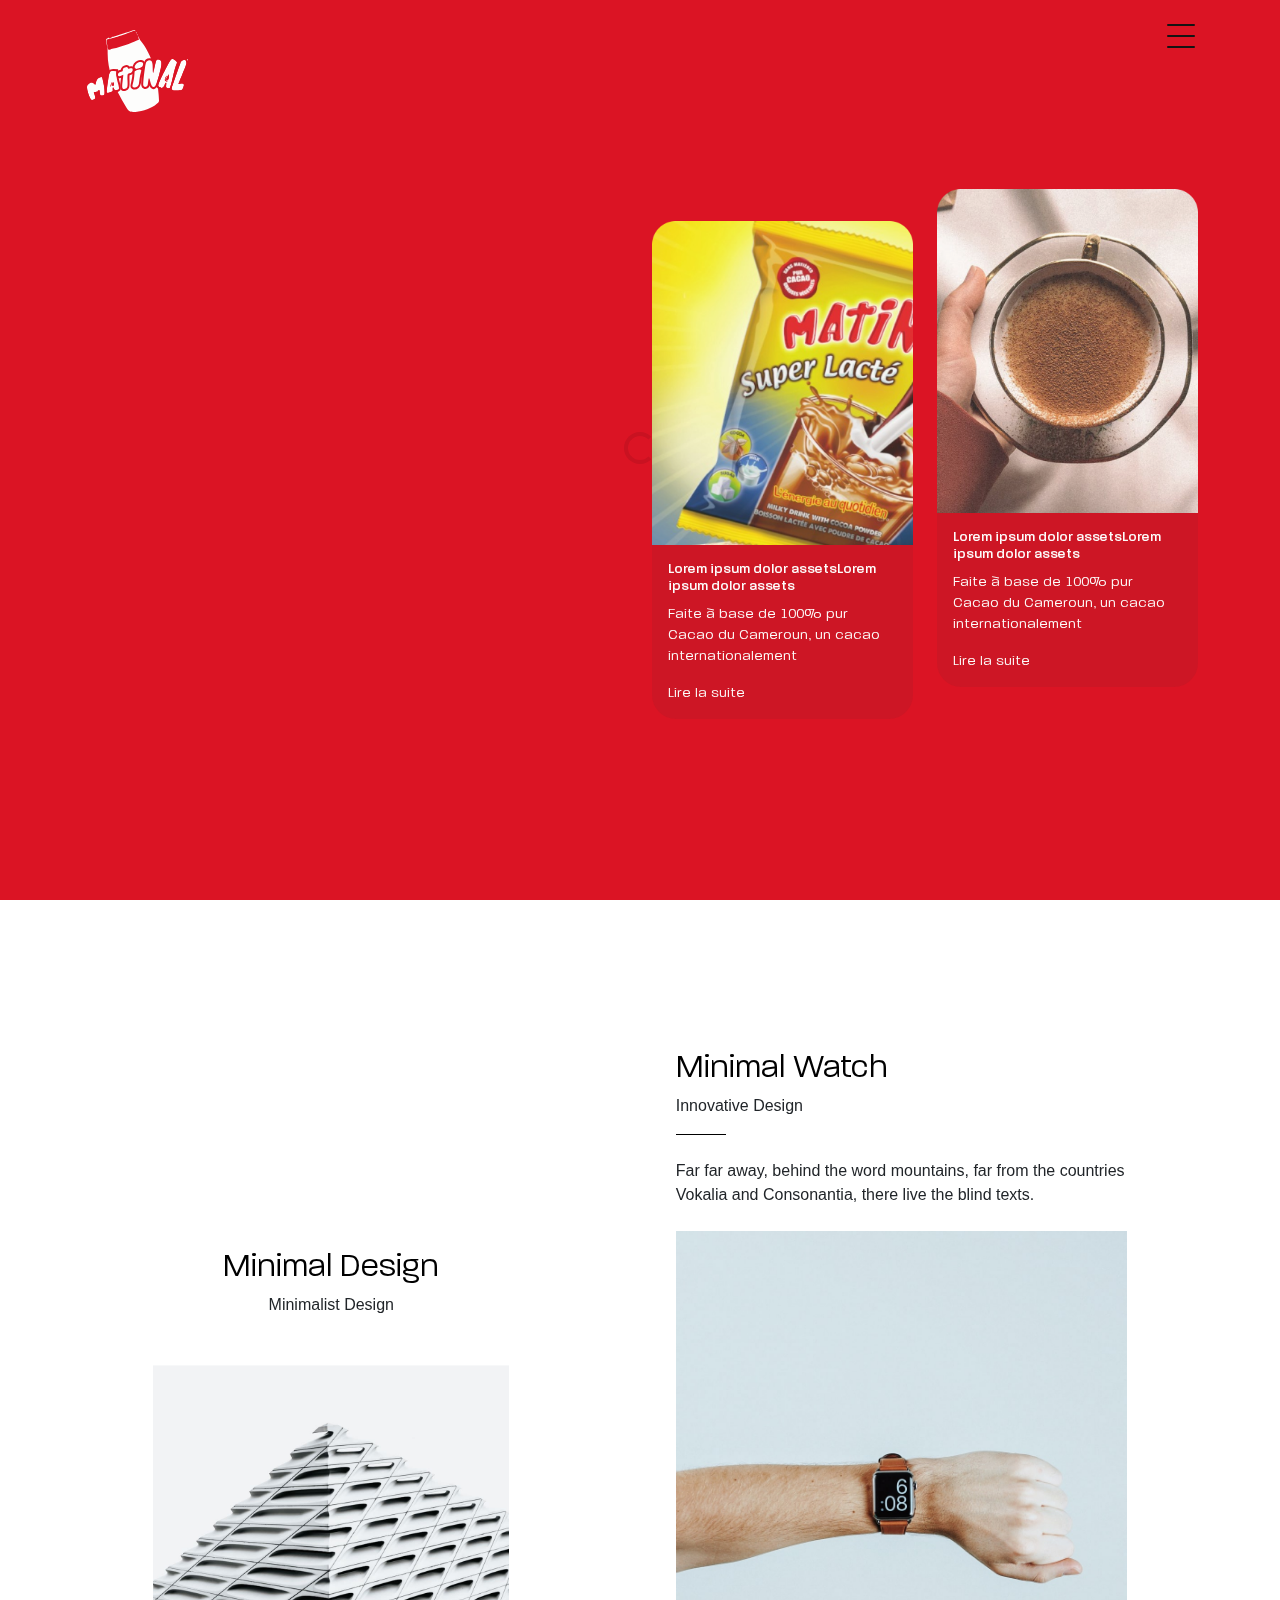
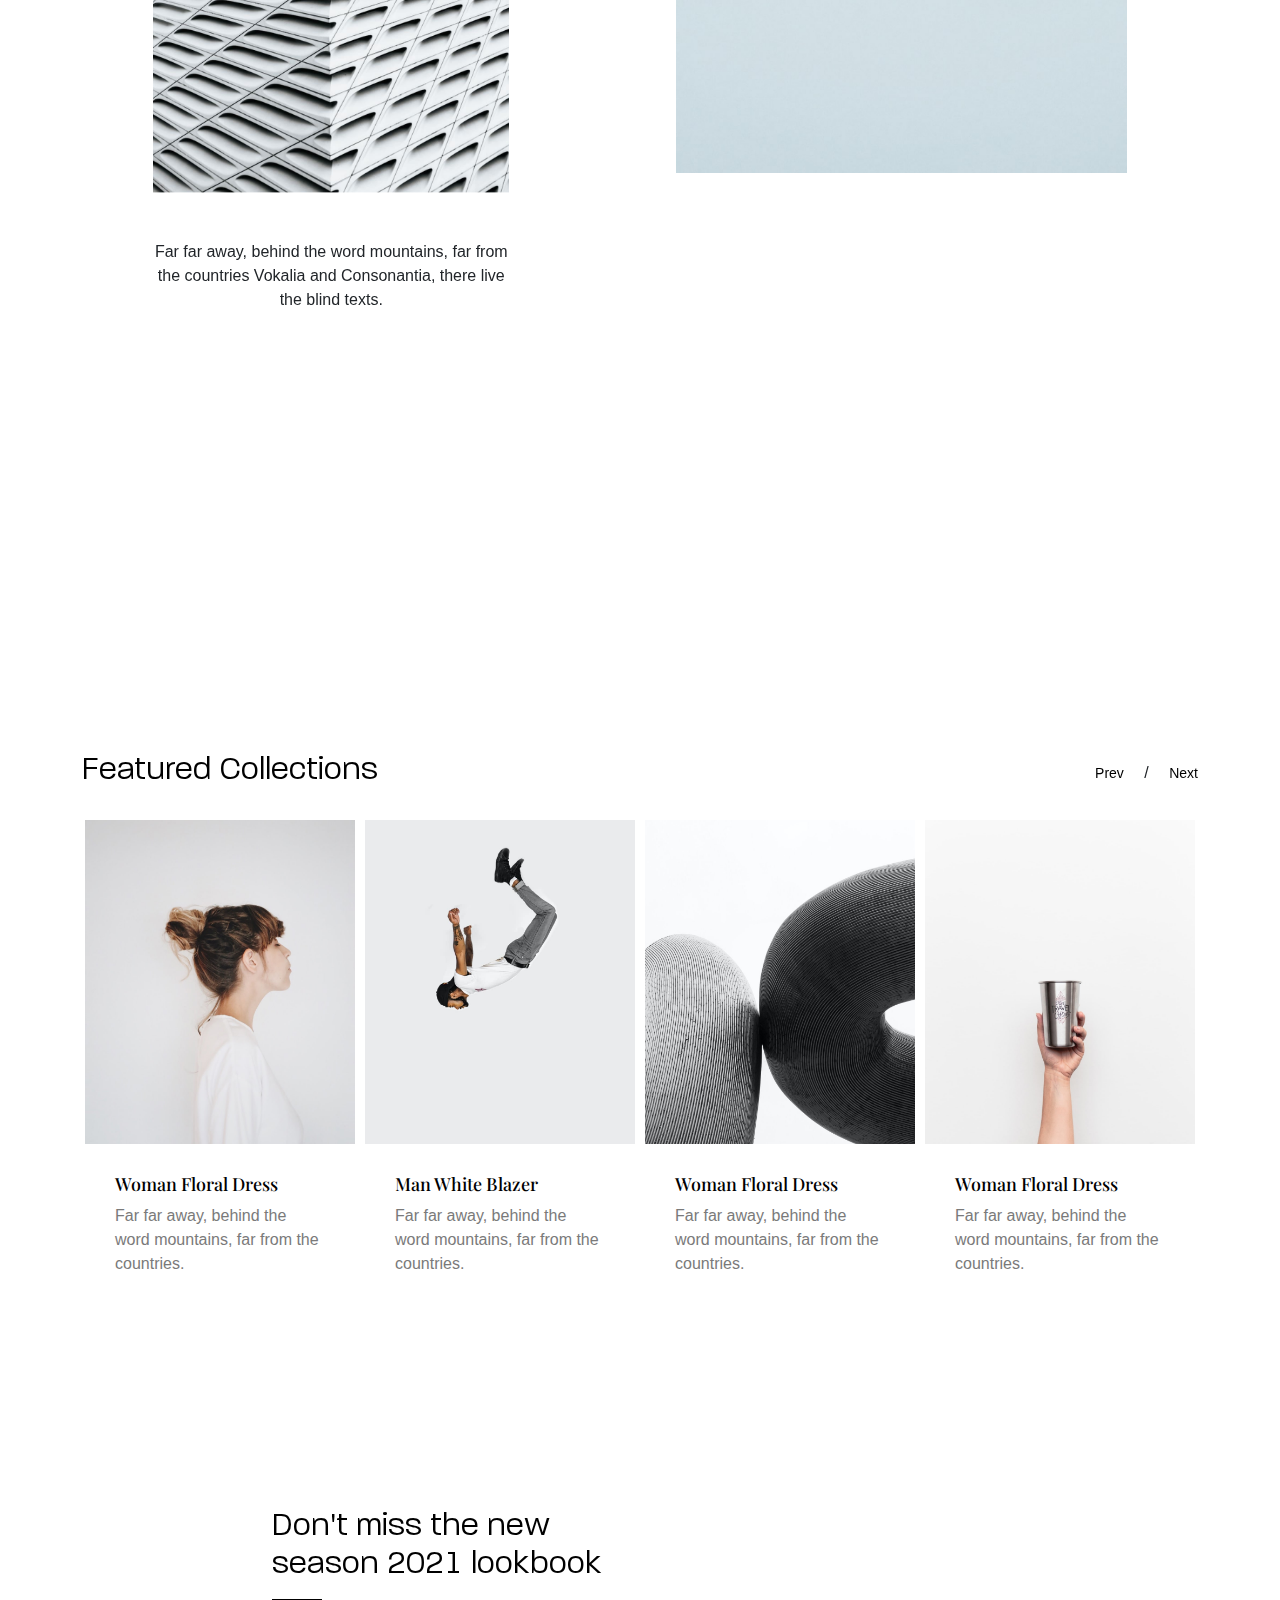
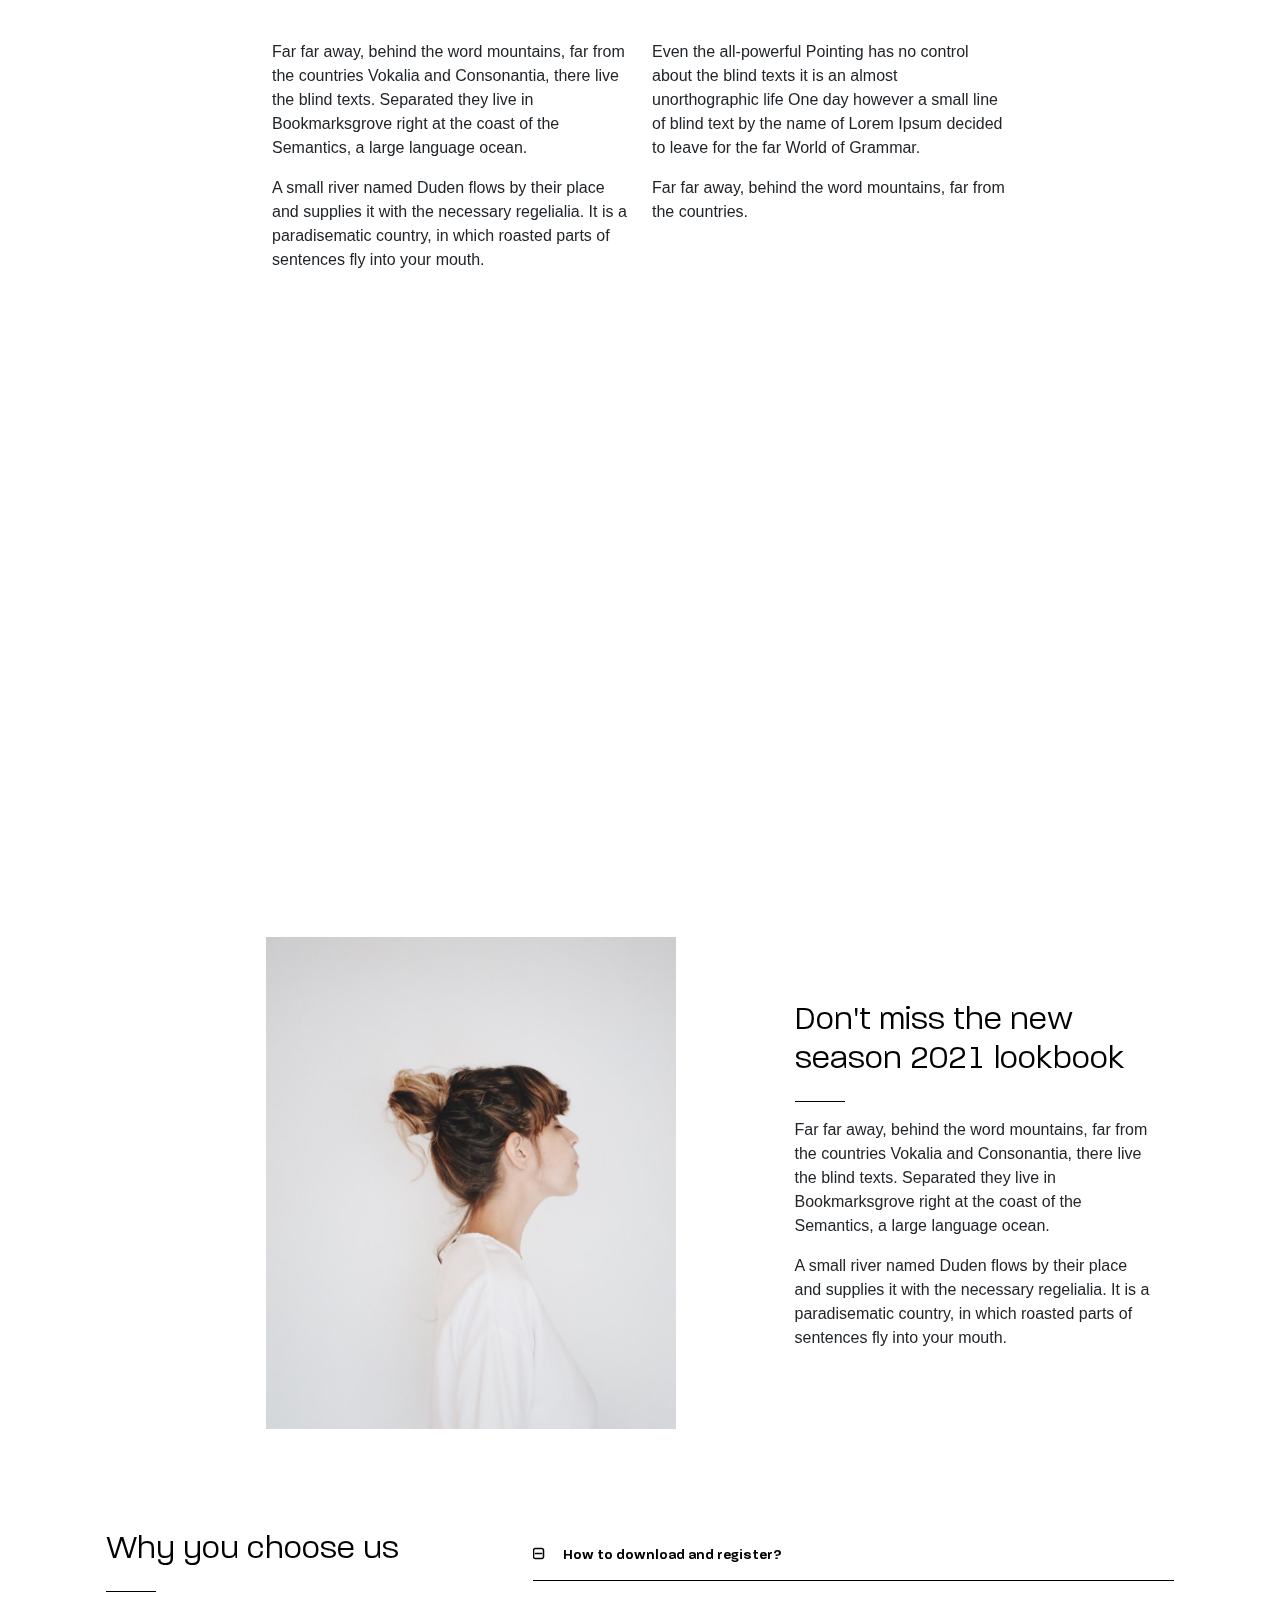
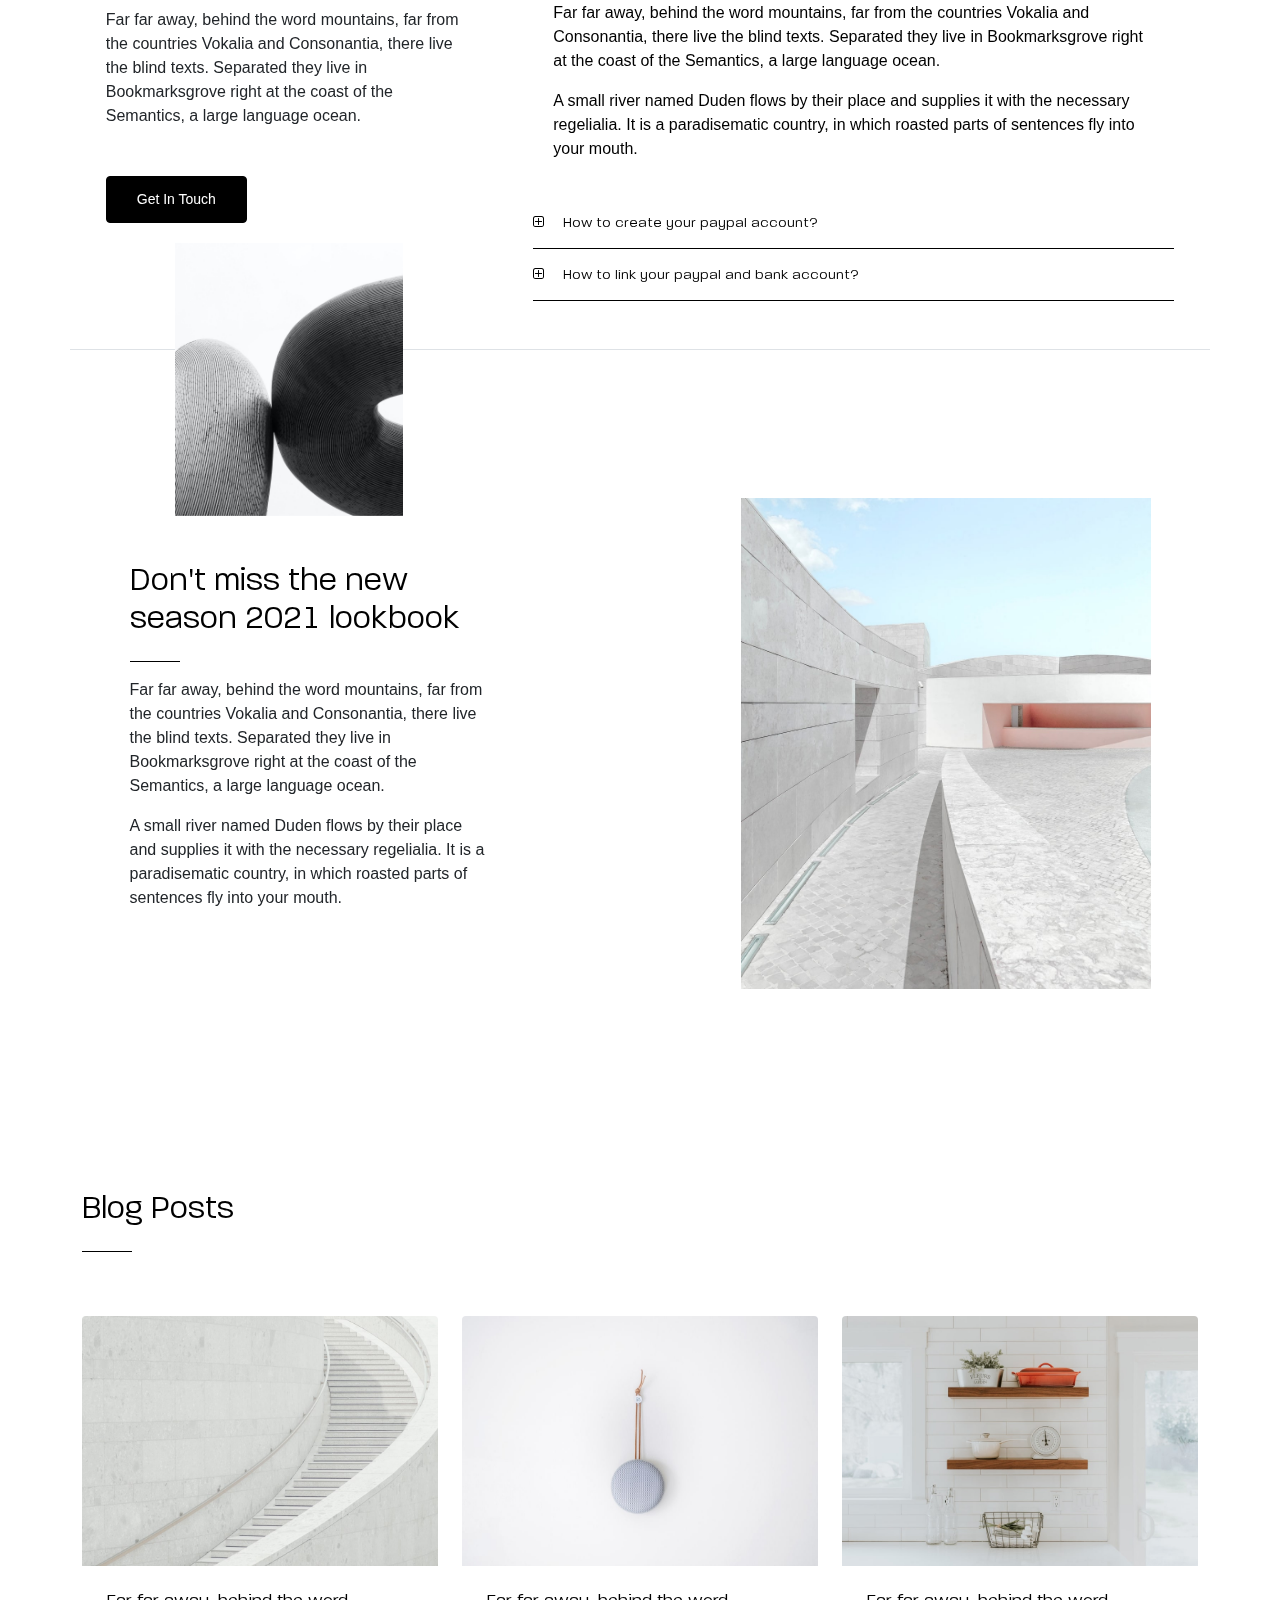
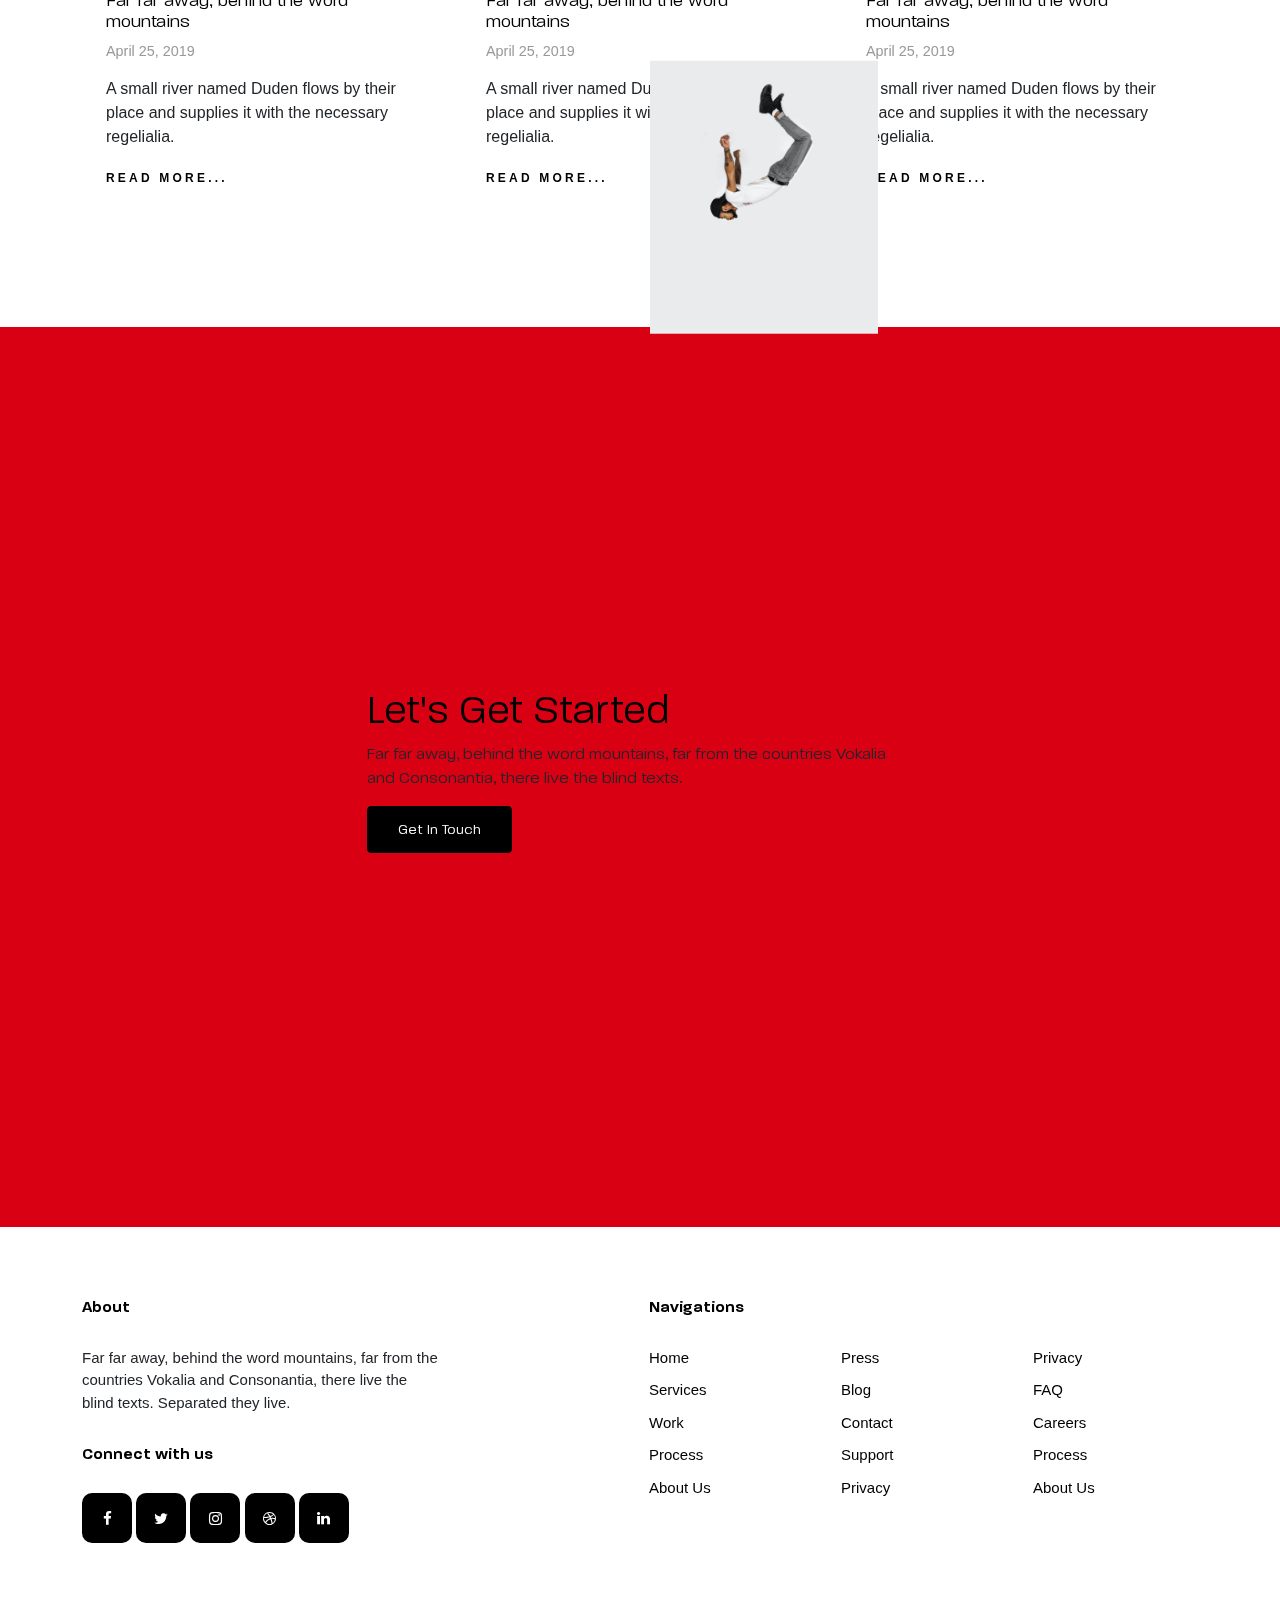
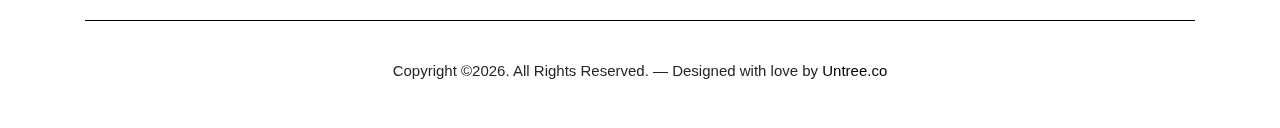
==== index.html @ 848cbb12 "Hero OK" ====
<!-- /*
* Template Name: Style
* Template Author: Untree.co
* Tempalte URI: https://untree.co/
* License: https://creativecommons.org/licenses/by/3.0/
*/ -->
<!doctype html>
<html lang="en">
<head>
  <meta charset="utf-8">
  <meta name="viewport" content="width=device-width, initial-scale=1, shrink-to-fit=no">
  <meta name="author" content="Untree.co">
  <link rel="shortcut icon" href="favicon.png">

  <meta name="description" content="" />
  <meta name="keywords" content="free template, bootstrap, bootstrap4" />
  <!--Font loading-->
  <link rel="stylesheet" href="fonts/paralucent-fts/font-styles.css">
  <!--End Font loading-->

  <link rel="preconnect" href="https://fonts.gstatic.com">
  <link href="https://fonts.googleapis.com/css2?family=Crimson+Text:ital@0;1&family=Playfair+Display:ital,wght@0,400;0,700;1,400;1,700&display=swap" rel="stylesheet">
  
  
  <link rel="stylesheet" href="css/bootstrap.min.css">
  <link rel="stylesheet" href="css/animate.min.css">
  <link rel="stylesheet" href="css/owl.carousel.min.css">
  <link rel="stylesheet" href="css/owl.theme.default.min.css">
  <link rel="stylesheet" href="fonts/icomoon/style.css">
  <link rel="stylesheet" href="fonts/feather/style.css">
  <link rel="stylesheet" href="fonts/flaticon/font/flaticon.css">
  <link rel="stylesheet" href="css/jquery.fancybox.min.css">
  <link rel="stylesheet" href="css/aos.css">
  <link rel="stylesheet" href="css/style.css">

  <title>Demmarrez la journée par un matinal</title>
</head>
<body>
  <div class="lines-wrap">
    <div class="lines-inner">
      <div class="lines"></div>
    </div>
  </div>
  <!-- END lines -->


  <div class="site-mobile-menu site-navbar-target">
    <div class="site-mobile-menu-header">
      <div class="site-mobile-menu-close">
        <span class="icofont-close js-menu-toggle"></span>
      </div>
    </div>
    <div class="site-mobile-menu-body"></div>
  </div>


  <nav class="site-nav">
    <div class="container">
      <div class="site-navigation">
        <a href="index.html" class="logo float-left m-0">
          <svg width="105" height="102" viewBox="0 0 105 102" fill="none" xmlns="http://www.w3.org/2000/svg">
            <path d="M49.817 10.8846C50.3099 11.1906 50.3731 11.1493 50.2323 10.6139C50.0279 9.83664 48.7451 9.79108 47.403 10.5136C46.8869 10.7916 44.6762 11.5219 42.4905 12.1367C37.895 13.4292 28.5177 16.4664 28.0363 16.8186C27.8562 16.9501 27.1193 17.2427 26.3988 17.4682C25.6783 17.6938 24.9048 18.0238 24.6794 18.2015C24.3067 18.4954 24.1397 18.3226 24.2249 17.7315C24.2746 17.3849 22.5651 18.0654 21.6632 18.7515C20.8588 19.3631 20.8585 19.368 21.2777 21.9147C21.5089 23.3178 21.9229 25.3445 22.198 26.4186C22.5441 27.7706 22.6859 29.8057 22.6584 33.0334C22.5186 49.4854 28.3481 66.4915 41.3656 87.6065C43.5817 91.2013 44.8187 92.0006 48.1651 92C54.4744 91.9987 64.3845 88.9647 69.7925 85.3787C72.5042 83.5805 73.6371 82.4674 73.94 81.3028C74.2135 80.2509 73.5172 71.9294 72.5609 64.8238C70.7118 51.0832 68.2723 42.7665 63.0274 32.3265C60.9045 28.1009 58.9955 25.0715 56.2511 21.5743C55.4245 20.5208 54.499 18.9829 54.194 18.1569C53.3252 15.8002 52.6984 15.4083 53.4031 17.6622C53.991 19.5427 53.9923 20.2623 53.408 19.9034C53.2476 19.8047 52.2628 20.1514 51.22 20.6734C46.1572 23.2085 35.6133 26.8589 28.4637 28.5527C26.7171 28.9663 25.3626 29.4243 25.4536 29.5704C25.5444 29.7165 25.1042 29.836 24.4751 29.836C23.6698 29.836 23.281 29.6677 23.1608 29.2664C22.6912 27.7029 21.6501 21.8008 21.6501 20.7024C21.6501 19.5092 21.7077 19.4409 22.8782 19.2446C23.5538 19.1313 25.7235 18.5943 27.7003 18.0514C29.6771 17.5082 31.4456 17.0305 31.6303 16.9898C31.815 16.9488 32.1874 16.8342 32.4576 16.7346C32.7277 16.635 35.3805 15.7162 38.3526 14.6926C41.3246 13.6693 44.9893 12.3128 46.4962 11.6781C48.6734 10.7606 49.3552 10.5979 49.817 10.8846Z" fill="white"/>
            <path d="M41.2388 11.8321C41.4749 11.9261 41.7576 11.9144 41.8663 11.8064C41.975 11.6983 41.7818 11.6215 41.4366 11.6355C41.0551 11.6511 40.9775 11.7283 41.2388 11.8321Z" fill="white"/>
            <path d="M51.1116 12.5237C51.5187 13.1157 51.9382 13.5141 52.044 13.4086C52.1498 13.3035 51.8171 12.8192 51.3042 12.3323L50.3718 11.4471L51.1116 12.5237Z" fill="white"/>
            <path d="M52.7982 15.3745C52.996 15.4962 52.9047 15.2114 52.5952 14.7418C52.2854 14.2721 51.9703 13.8881 51.8947 13.8881C51.6576 13.8881 52.4203 15.1424 52.7982 15.3745Z" fill="white"/>
            <mask id="path-2-outside-1_113_3" maskUnits="userSpaceOnUse" x="0" y="36" width="105" height="47" fill="black">
            <rect fill="white" y="36" width="105" height="47"/>
            <path fill-rule="evenodd" clip-rule="evenodd" d="M86.1212 39.4258C84.7231 40.1696 74.0772 61.3158 73.3738 64.7467C73.1146 66.0118 73.2401 66.3283 74.3069 67.0961C74.9849 67.5844 75.8972 67.9838 76.3345 67.9838C77.7086 67.9838 79.1992 66.505 79.6968 64.6484C79.9601 63.6649 80.4622 62.7747 80.8125 62.6698C81.3292 62.5155 81.3953 62.8979 81.1633 64.6911C80.9394 66.4212 81.0382 67.0663 81.6165 67.6507C82.555 68.6006 84.1408 68.6106 85.0249 67.6727C85.4025 67.2724 86.5699 63.041 87.6285 58.2384C89.289 50.7031 90.7016 45.7192 91.9515 42.9886C92.1949 42.4564 91.797 41.813 90.476 40.6034C88.6197 38.9048 87.6136 38.6327 86.1212 39.4258ZM83.1906 59.4161C82.449 60.4544 82.2651 60.5105 81.6018 59.9026C80.9384 59.2942 81.0173 58.9259 82.2833 56.7214L83.7145 54.2282L83.8716 56.2353C83.9737 57.534 83.7332 58.6562 83.1906 59.4161ZM81.2016 57.2167C80.1534 59.0751 80.2312 59.8391 81.5538 60.6884L82.6763 61.4098H81.5714C79.7825 61.4098 79.3511 60.03 80.4418 57.7954C80.9642 56.7251 81.5224 55.8498 81.6821 55.8498C81.8417 55.8498 81.6255 56.4651 81.2016 57.2167Z"/>
            <path d="M101.702 39.7427C101.702 40.2521 101.995 40.6068 102.415 40.6068C102.838 40.6068 103.069 40.3247 102.982 39.9153C102.762 38.8745 101.702 38.7318 101.702 39.7427Z"/>
            <path d="M69.7614 46.09C70.5463 42.178 71.14 40.2372 71.6607 39.8808C72.6347 39.2138 74.1234 39.2188 75.1295 39.8925C76.6273 40.8946 76.8752 43.5626 75.8768 47.9376C74.3219 54.7532 71.8248 63.1281 70.7652 65.0802C68.7784 68.7417 66.6475 67.3645 65.2213 61.4975C64.063 56.7335 63.7117 57.0475 62.9436 63.5355C62.7183 65.4353 62.4365 66.0653 61.5831 66.5772C60.1714 67.4238 58.7321 66.9792 58.3477 65.5779C57.9707 64.2016 58.8096 55.0901 59.9974 47.6584C60.7923 42.6862 61.0238 41.954 62.0621 41.1253C64.1604 39.4507 66.4857 40.1048 67.2376 42.5821C67.4964 43.4349 67.7089 46.0457 67.7103 48.3843C67.7121 50.9408 67.8938 52.6361 68.1662 52.6361C68.4154 52.6361 68.6194 52.4436 68.6194 52.2084C68.6194 51.9736 69.1333 49.2202 69.7614 46.09Z"/>
            <path d="M97.3522 40.6146C96.3919 41.1779 95.728 42.0615 95.2526 43.4079C94.8701 44.491 92.6857 50.5724 90.398 56.9222C86.4362 67.9199 86.273 68.5152 86.9565 69.4701C87.624 70.4025 87.9358 70.4697 91.4027 70.4312C96.8061 70.3714 97.2602 70.1918 98.1539 67.7606C98.57 66.6286 98.9271 65.3718 98.947 64.9678C99.0019 63.8528 97.1755 63.2663 95.2014 63.7653C94.0494 64.056 93.545 64.0498 93.545 63.7441C93.545 63.5027 95.0573 59.7375 96.9054 55.3779C100.927 45.8922 101.683 43.6274 101.367 42.027C100.892 39.6228 99.7365 39.2163 97.3522 40.6146Z"/>
            <path d="M49.7693 47.8579C49.2395 45.9262 51.0989 43.2731 53.6645 42.3016C55.005 41.7935 57.324 42.066 57.8266 42.7907C58.3446 43.5373 58.2625 44.8187 57.6226 45.9677C56.9043 47.2573 53.5072 48.9028 51.5621 48.9028C50.3303 48.9028 50.0036 48.7124 49.7693 47.8579Z"/>
            <path d="M39.852 47.478C38.2137 48.2599 37.8181 48.7838 37.809 50.1854C37.8036 51.0706 37.495 51.3444 36.0633 51.7372C33.8119 52.3544 32.7088 53.4856 32.8964 54.9847C33.0886 56.522 34.5547 56.736 36.6765 55.5355L38.2554 54.6425L38.2518 55.6094C38.25 56.1416 37.959 58.7233 37.6056 61.347C36.6919 68.1282 37.2629 69.877 40.0455 68.8221C42.4583 67.9075 42.7507 67.0136 42.5463 61.1819C42.3061 54.3376 42.4719 53.6121 44.3495 53.2898C46.4605 52.9273 47.8722 51.4004 47.6918 49.674C47.5608 48.4225 47.4072 48.2844 46.1863 48.3155C45.4385 48.3346 44.5063 48.4818 44.1143 48.6423C43.6153 48.8473 43.2451 48.6195 42.878 47.882C42.2707 46.6625 41.7156 46.5882 39.852 47.478Z"/>
            <path d="M49.5794 51.2979C49.5825 51.1324 50.3503 50.6272 51.2847 50.1755C53.3794 49.1633 55.8507 49.0613 56.2322 49.971C56.3827 50.3302 56.1656 51.6833 55.7491 52.9783C55.3331 54.2729 54.7227 57.559 54.3927 60.2805C53.8194 65.008 53.7288 65.2805 52.3615 66.3988C50.8057 67.6711 49.3206 67.8826 48.0258 67.0161C47.2291 66.4826 47.2354 66.3163 48.2048 62.3495C49.0083 59.0626 49.5041 55.0751 49.5794 51.2979Z"/>
            <path fill-rule="evenodd" clip-rule="evenodd" d="M25.2085 51.9969C24.7081 52.5792 24.0827 54.221 23.8185 55.6459C22.7644 61.3316 21.4121 71.7685 21.6545 72.3471C22.0175 73.2132 23.925 73.11 26.0718 72.1074C27.8207 71.2906 27.895 71.1761 27.7536 69.5149C27.566 67.3122 28.2621 66.9128 28.9768 68.8134C29.4363 70.0359 29.7182 70.252 30.7632 70.1814C31.4458 70.135 32.5135 69.7919 33.1357 69.4186C33.1741 69.3956 33.2114 69.3735 33.2475 69.352C33.5241 69.1877 33.734 69.063 33.87 68.8821C34.2959 68.3154 33.9987 67.1956 32.7711 62.5695L32.6118 61.9692C31.9465 59.4596 31.3465 56.0064 31.279 54.2953L31.1562 51.1843L28.6373 51.0611C26.3945 50.9516 26.0183 51.0544 25.2085 51.9969ZM25.5694 66.5054C25.5987 67.0151 25.9251 66.2909 26.2954 64.8958C26.6652 63.5007 26.8839 62.2822 26.7814 62.1881C26.498 61.9277 25.5093 65.4504 25.5694 66.5054ZM28.3 65.639C28.8628 65.4412 29.0634 64.9018 28.9532 63.8802C28.7299 61.8073 27.7205 61.7289 27.3068 63.7528C26.9173 65.6561 27.1259 66.0523 28.3 65.639Z"/>
            <path d="M10.7919 62.9655C11.3004 60.0536 12.2295 58.5562 14.0876 57.6531C17.2101 56.1358 17.2431 56.1843 18.7586 64.5032C19.7928 70.1798 19.9365 74.215 19.1307 74.9525C18.8316 75.2263 17.8386 75.4503 16.9241 75.4503C15.3547 75.4503 15.2455 75.3628 14.9804 73.8948C14.8258 73.0394 14.6971 71.827 14.6944 71.201C14.6903 70.3034 14.5004 70.0894 13.7948 70.1881C13.3026 70.2569 12.7416 70.4722 12.5485 70.6668C12.355 70.8613 12.452 70.8862 12.7633 70.7219C13.0751 70.5581 13.3298 70.6149 13.3298 70.8484C13.3298 71.5503 11.5012 72.2239 10.1054 72.0364C10.0281 72.0261 9.95469 72.0158 9.88517 72.0061C9.3996 71.9382 9.10217 71.8966 8.97318 72.026C8.76926 72.2305 8.9864 72.8624 9.54685 74.4932C9.59772 74.6413 9.65143 74.7975 9.7079 74.9625C10.6718 77.7761 10.4792 78.7745 8.81738 79.5888C7.22486 80.369 6.27678 80.0642 5.29834 78.4576C3.82002 76.0302 2 70.0371 2 67.5964C2 65.5987 2.1559 65.2511 3.61835 63.9884C5.59971 62.2782 7.34496 62.1558 8.86361 63.6213C9.45049 64.1875 10.0578 64.6542 10.2128 64.6583C10.3678 64.6621 10.6283 63.9005 10.7919 62.9655Z"/>
            </mask>
            <path fill-rule="evenodd" clip-rule="evenodd" d="M86.1212 39.4258C84.7231 40.1696 74.0772 61.3158 73.3738 64.7467C73.1146 66.0118 73.2401 66.3283 74.3069 67.0961C74.9849 67.5844 75.8972 67.9838 76.3345 67.9838C77.7086 67.9838 79.1992 66.505 79.6968 64.6484C79.9601 63.6649 80.4622 62.7747 80.8125 62.6698C81.3292 62.5155 81.3953 62.8979 81.1633 64.6911C80.9394 66.4212 81.0382 67.0663 81.6165 67.6507C82.555 68.6006 84.1408 68.6106 85.0249 67.6727C85.4025 67.2724 86.5699 63.041 87.6285 58.2384C89.289 50.7031 90.7016 45.7192 91.9515 42.9886C92.1949 42.4564 91.797 41.813 90.476 40.6034C88.6197 38.9048 87.6136 38.6327 86.1212 39.4258ZM83.1906 59.4161C82.449 60.4544 82.2651 60.5105 81.6018 59.9026C80.9384 59.2942 81.0173 58.9259 82.2833 56.7214L83.7145 54.2282L83.8716 56.2353C83.9737 57.534 83.7332 58.6562 83.1906 59.4161ZM81.2016 57.2167C80.1534 59.0751 80.2312 59.8391 81.5538 60.6884L82.6763 61.4098H81.5714C79.7825 61.4098 79.3511 60.03 80.4418 57.7954C80.9642 56.7251 81.5224 55.8498 81.6821 55.8498C81.8417 55.8498 81.6255 56.4651 81.2016 57.2167Z" fill="white"/>
            <path d="M101.702 39.7427C101.702 40.2521 101.995 40.6068 102.415 40.6068C102.838 40.6068 103.069 40.3247 102.982 39.9153C102.762 38.8745 101.702 38.7318 101.702 39.7427Z" fill="white"/>
            <path d="M69.7614 46.09C70.5463 42.178 71.14 40.2372 71.6607 39.8808C72.6347 39.2138 74.1234 39.2188 75.1295 39.8925C76.6273 40.8946 76.8752 43.5626 75.8768 47.9376C74.3219 54.7532 71.8248 63.1281 70.7652 65.0802C68.7784 68.7417 66.6475 67.3645 65.2213 61.4975C64.063 56.7335 63.7117 57.0475 62.9436 63.5355C62.7183 65.4353 62.4365 66.0653 61.5831 66.5772C60.1714 67.4238 58.7321 66.9792 58.3477 65.5779C57.9707 64.2016 58.8096 55.0901 59.9974 47.6584C60.7923 42.6862 61.0238 41.954 62.0621 41.1253C64.1604 39.4507 66.4857 40.1048 67.2376 42.5821C67.4964 43.4349 67.7089 46.0457 67.7103 48.3843C67.7121 50.9408 67.8938 52.6361 68.1662 52.6361C68.4154 52.6361 68.6194 52.4436 68.6194 52.2084C68.6194 51.9736 69.1333 49.2202 69.7614 46.09Z" fill="white"/>
            <path d="M97.3522 40.6146C96.3919 41.1779 95.728 42.0615 95.2526 43.4079C94.8701 44.491 92.6857 50.5724 90.398 56.9222C86.4362 67.9199 86.273 68.5152 86.9565 69.4701C87.624 70.4025 87.9358 70.4697 91.4027 70.4312C96.8061 70.3714 97.2602 70.1918 98.1539 67.7606C98.57 66.6286 98.9271 65.3718 98.947 64.9678C99.0019 63.8528 97.1755 63.2663 95.2014 63.7653C94.0494 64.056 93.545 64.0498 93.545 63.7441C93.545 63.5027 95.0573 59.7375 96.9054 55.3779C100.927 45.8922 101.683 43.6274 101.367 42.027C100.892 39.6228 99.7365 39.2163 97.3522 40.6146Z" fill="white"/>
            <path d="M49.7693 47.8579C49.2395 45.9262 51.0989 43.2731 53.6645 42.3016C55.005 41.7935 57.324 42.066 57.8266 42.7907C58.3446 43.5373 58.2625 44.8187 57.6226 45.9677C56.9043 47.2573 53.5072 48.9028 51.5621 48.9028C50.3303 48.9028 50.0036 48.7124 49.7693 47.8579Z" fill="white"/>
            <path d="M39.852 47.478C38.2137 48.2599 37.8181 48.7838 37.809 50.1854C37.8036 51.0706 37.495 51.3444 36.0633 51.7372C33.8119 52.3544 32.7088 53.4856 32.8964 54.9847C33.0886 56.522 34.5547 56.736 36.6765 55.5355L38.2554 54.6425L38.2518 55.6094C38.25 56.1416 37.959 58.7233 37.6056 61.347C36.6919 68.1282 37.2629 69.877 40.0455 68.8221C42.4583 67.9075 42.7507 67.0136 42.5463 61.1819C42.3061 54.3376 42.4719 53.6121 44.3495 53.2898C46.4605 52.9273 47.8722 51.4004 47.6918 49.674C47.5608 48.4225 47.4072 48.2844 46.1863 48.3155C45.4385 48.3346 44.5063 48.4818 44.1143 48.6423C43.6153 48.8473 43.2451 48.6195 42.878 47.882C42.2707 46.6625 41.7156 46.5882 39.852 47.478Z" fill="white"/>
            <path d="M49.5794 51.2979C49.5825 51.1324 50.3503 50.6272 51.2847 50.1755C53.3794 49.1633 55.8507 49.0613 56.2322 49.971C56.3827 50.3302 56.1656 51.6833 55.7491 52.9783C55.3331 54.2729 54.7227 57.559 54.3927 60.2805C53.8194 65.008 53.7288 65.2805 52.3615 66.3988C50.8057 67.6711 49.3206 67.8826 48.0258 67.0161C47.2291 66.4826 47.2354 66.3163 48.2048 62.3495C49.0083 59.0626 49.5041 55.0751 49.5794 51.2979Z" fill="white"/>
            <path fill-rule="evenodd" clip-rule="evenodd" d="M25.2085 51.9969C24.7081 52.5792 24.0827 54.221 23.8185 55.6459C22.7644 61.3316 21.4121 71.7685 21.6545 72.3471C22.0175 73.2132 23.925 73.11 26.0718 72.1074C27.8207 71.2906 27.895 71.1761 27.7536 69.5149C27.566 67.3122 28.2621 66.9128 28.9768 68.8134C29.4363 70.0359 29.7182 70.252 30.7632 70.1814C31.4458 70.135 32.5135 69.7919 33.1357 69.4186C33.1741 69.3956 33.2114 69.3735 33.2475 69.352C33.5241 69.1877 33.734 69.063 33.87 68.8821C34.2959 68.3154 33.9987 67.1956 32.7711 62.5695L32.6118 61.9692C31.9465 59.4596 31.3465 56.0064 31.279 54.2953L31.1562 51.1843L28.6373 51.0611C26.3945 50.9516 26.0183 51.0544 25.2085 51.9969ZM25.5694 66.5054C25.5987 67.0151 25.9251 66.2909 26.2954 64.8958C26.6652 63.5007 26.8839 62.2822 26.7814 62.1881C26.498 61.9277 25.5093 65.4504 25.5694 66.5054ZM28.3 65.639C28.8628 65.4412 29.0634 64.9018 28.9532 63.8802C28.7299 61.8073 27.7205 61.7289 27.3068 63.7528C26.9173 65.6561 27.1259 66.0523 28.3 65.639Z" fill="white"/>
            <path d="M10.7919 62.9655C11.3004 60.0536 12.2295 58.5562 14.0876 57.6531C17.2101 56.1358 17.2431 56.1843 18.7586 64.5032C19.7928 70.1798 19.9365 74.215 19.1307 74.9525C18.8316 75.2263 17.8386 75.4503 16.9241 75.4503C15.3547 75.4503 15.2455 75.3628 14.9804 73.8948C14.8258 73.0394 14.6971 71.827 14.6944 71.201C14.6903 70.3034 14.5004 70.0894 13.7948 70.1881C13.3026 70.2569 12.7416 70.4722 12.5485 70.6668C12.355 70.8613 12.452 70.8862 12.7633 70.7219C13.0751 70.5581 13.3298 70.6149 13.3298 70.8484C13.3298 71.5503 11.5012 72.2239 10.1054 72.0364C10.0281 72.0261 9.95469 72.0158 9.88517 72.0061C9.3996 71.9382 9.10217 71.8966 8.97318 72.026C8.76926 72.2305 8.9864 72.8624 9.54685 74.4932C9.59772 74.6413 9.65143 74.7975 9.7079 74.9625C10.6718 77.7761 10.4792 78.7745 8.81738 79.5888C7.22486 80.369 6.27678 80.0642 5.29834 78.4576C3.82002 76.0302 2 70.0371 2 67.5964C2 65.5987 2.1559 65.2511 3.61835 63.9884C5.59971 62.2782 7.34496 62.1558 8.86361 63.6213C9.45049 64.1875 10.0578 64.6542 10.2128 64.6583C10.3678 64.6621 10.6283 63.9005 10.7919 62.9655Z" fill="white"/>
            <path fill-rule="evenodd" clip-rule="evenodd" d="M86.1212 39.4258C84.7231 40.1696 74.0772 61.3158 73.3738 64.7467C73.1146 66.0118 73.2401 66.3283 74.3069 67.0961C74.9849 67.5844 75.8972 67.9838 76.3345 67.9838C77.7086 67.9838 79.1992 66.505 79.6968 64.6484C79.9601 63.6649 80.4622 62.7747 80.8125 62.6698C81.3292 62.5155 81.3953 62.8979 81.1633 64.6911C80.9394 66.4212 81.0382 67.0663 81.6165 67.6507C82.555 68.6006 84.1408 68.6106 85.0249 67.6727C85.4025 67.2724 86.5699 63.041 87.6285 58.2384C89.289 50.7031 90.7016 45.7192 91.9515 42.9886C92.1949 42.4564 91.797 41.813 90.476 40.6034C88.6197 38.9048 87.6136 38.6327 86.1212 39.4258ZM83.1906 59.4161C82.449 60.4544 82.2651 60.5105 81.6018 59.9026C80.9384 59.2942 81.0173 58.9259 82.2833 56.7214L83.7145 54.2282L83.8716 56.2353C83.9737 57.534 83.7332 58.6562 83.1906 59.4161ZM81.2016 57.2167C80.1534 59.0751 80.2312 59.8391 81.5538 60.6884L82.6763 61.4098H81.5714C79.7825 61.4098 79.3511 60.03 80.4418 57.7954C80.9642 56.7251 81.5224 55.8498 81.6821 55.8498C81.8417 55.8498 81.6255 56.4651 81.2016 57.2167Z" stroke="#DA0013" stroke-width="4" mask="url(#path-2-outside-1_113_3)"/>
            <path d="M101.702 39.7427C101.702 40.2521 101.995 40.6068 102.415 40.6068C102.838 40.6068 103.069 40.3247 102.982 39.9153C102.762 38.8745 101.702 38.7318 101.702 39.7427Z" stroke="#DA0013" stroke-width="4" mask="url(#path-2-outside-1_113_3)"/>
            <path d="M69.7614 46.09C70.5463 42.178 71.14 40.2372 71.6607 39.8808C72.6347 39.2138 74.1234 39.2188 75.1295 39.8925C76.6273 40.8946 76.8752 43.5626 75.8768 47.9376C74.3219 54.7532 71.8248 63.1281 70.7652 65.0802C68.7784 68.7417 66.6475 67.3645 65.2213 61.4975C64.063 56.7335 63.7117 57.0475 62.9436 63.5355C62.7183 65.4353 62.4365 66.0653 61.5831 66.5772C60.1714 67.4238 58.7321 66.9792 58.3477 65.5779C57.9707 64.2016 58.8096 55.0901 59.9974 47.6584C60.7923 42.6862 61.0238 41.954 62.0621 41.1253C64.1604 39.4507 66.4857 40.1048 67.2376 42.5821C67.4964 43.4349 67.7089 46.0457 67.7103 48.3843C67.7121 50.9408 67.8938 52.6361 68.1662 52.6361C68.4154 52.6361 68.6194 52.4436 68.6194 52.2084C68.6194 51.9736 69.1333 49.2202 69.7614 46.09Z" stroke="#DA0013" stroke-width="4" mask="url(#path-2-outside-1_113_3)"/>
            <path d="M97.3522 40.6146C96.3919 41.1779 95.728 42.0615 95.2526 43.4079C94.8701 44.491 92.6857 50.5724 90.398 56.9222C86.4362 67.9199 86.273 68.5152 86.9565 69.4701C87.624 70.4025 87.9358 70.4697 91.4027 70.4312C96.8061 70.3714 97.2602 70.1918 98.1539 67.7606C98.57 66.6286 98.9271 65.3718 98.947 64.9678C99.0019 63.8528 97.1755 63.2663 95.2014 63.7653C94.0494 64.056 93.545 64.0498 93.545 63.7441C93.545 63.5027 95.0573 59.7375 96.9054 55.3779C100.927 45.8922 101.683 43.6274 101.367 42.027C100.892 39.6228 99.7365 39.2163 97.3522 40.6146Z" stroke="#DA0013" stroke-width="4" mask="url(#path-2-outside-1_113_3)"/>
            <path d="M49.7693 47.8579C49.2395 45.9262 51.0989 43.2731 53.6645 42.3016C55.005 41.7935 57.324 42.066 57.8266 42.7907C58.3446 43.5373 58.2625 44.8187 57.6226 45.9677C56.9043 47.2573 53.5072 48.9028 51.5621 48.9028C50.3303 48.9028 50.0036 48.7124 49.7693 47.8579Z" stroke="#DA0013" stroke-width="4" mask="url(#path-2-outside-1_113_3)"/>
            <path d="M39.852 47.478C38.2137 48.2599 37.8181 48.7838 37.809 50.1854C37.8036 51.0706 37.495 51.3444 36.0633 51.7372C33.8119 52.3544 32.7088 53.4856 32.8964 54.9847C33.0886 56.522 34.5547 56.736 36.6765 55.5355L38.2554 54.6425L38.2518 55.6094C38.25 56.1416 37.959 58.7233 37.6056 61.347C36.6919 68.1282 37.2629 69.877 40.0455 68.8221C42.4583 67.9075 42.7507 67.0136 42.5463 61.1819C42.3061 54.3376 42.4719 53.6121 44.3495 53.2898C46.4605 52.9273 47.8722 51.4004 47.6918 49.674C47.5608 48.4225 47.4072 48.2844 46.1863 48.3155C45.4385 48.3346 44.5063 48.4818 44.1143 48.6423C43.6153 48.8473 43.2451 48.6195 42.878 47.882C42.2707 46.6625 41.7156 46.5882 39.852 47.478Z" stroke="#DA0013" stroke-width="4" mask="url(#path-2-outside-1_113_3)"/>
            <path d="M49.5794 51.2979C49.5825 51.1324 50.3503 50.6272 51.2847 50.1755C53.3794 49.1633 55.8507 49.0613 56.2322 49.971C56.3827 50.3302 56.1656 51.6833 55.7491 52.9783C55.3331 54.2729 54.7227 57.559 54.3927 60.2805C53.8194 65.008 53.7288 65.2805 52.3615 66.3988C50.8057 67.6711 49.3206 67.8826 48.0258 67.0161C47.2291 66.4826 47.2354 66.3163 48.2048 62.3495C49.0083 59.0626 49.5041 55.0751 49.5794 51.2979Z" stroke="#DA0013" stroke-width="4" mask="url(#path-2-outside-1_113_3)"/>
            <path fill-rule="evenodd" clip-rule="evenodd" d="M25.2085 51.9969C24.7081 52.5792 24.0827 54.221 23.8185 55.6459C22.7644 61.3316 21.4121 71.7685 21.6545 72.3471C22.0175 73.2132 23.925 73.11 26.0718 72.1074C27.8207 71.2906 27.895 71.1761 27.7536 69.5149C27.566 67.3122 28.2621 66.9128 28.9768 68.8134C29.4363 70.0359 29.7182 70.252 30.7632 70.1814C31.4458 70.135 32.5135 69.7919 33.1357 69.4186C33.1741 69.3956 33.2114 69.3735 33.2475 69.352C33.5241 69.1877 33.734 69.063 33.87 68.8821C34.2959 68.3154 33.9987 67.1956 32.7711 62.5695L32.6118 61.9692C31.9465 59.4596 31.3465 56.0064 31.279 54.2953L31.1562 51.1843L28.6373 51.0611C26.3945 50.9516 26.0183 51.0544 25.2085 51.9969ZM25.5694 66.5054C25.5987 67.0151 25.9251 66.2909 26.2954 64.8958C26.6652 63.5007 26.8839 62.2822 26.7814 62.1881C26.498 61.9277 25.5093 65.4504 25.5694 66.5054ZM28.3 65.639C28.8628 65.4412 29.0634 64.9018 28.9532 63.8802C28.7299 61.8073 27.7205 61.7289 27.3068 63.7528C26.9173 65.6561 27.1259 66.0523 28.3 65.639Z" stroke="#DA0013" stroke-width="4" mask="url(#path-2-outside-1_113_3)"/>
            <path d="M10.7919 62.9655C11.3004 60.0536 12.2295 58.5562 14.0876 57.6531C17.2101 56.1358 17.2431 56.1843 18.7586 64.5032C19.7928 70.1798 19.9365 74.215 19.1307 74.9525C18.8316 75.2263 17.8386 75.4503 16.9241 75.4503C15.3547 75.4503 15.2455 75.3628 14.9804 73.8948C14.8258 73.0394 14.6971 71.827 14.6944 71.201C14.6903 70.3034 14.5004 70.0894 13.7948 70.1881C13.3026 70.2569 12.7416 70.4722 12.5485 70.6668C12.355 70.8613 12.452 70.8862 12.7633 70.7219C13.0751 70.5581 13.3298 70.6149 13.3298 70.8484C13.3298 71.5503 11.5012 72.2239 10.1054 72.0364C10.0281 72.0261 9.95469 72.0158 9.88517 72.0061C9.3996 71.9382 9.10217 71.8966 8.97318 72.026C8.76926 72.2305 8.9864 72.8624 9.54685 74.4932C9.59772 74.6413 9.65143 74.7975 9.7079 74.9625C10.6718 77.7761 10.4792 78.7745 8.81738 79.5888C7.22486 80.369 6.27678 80.0642 5.29834 78.4576C3.82002 76.0302 2 70.0371 2 67.5964C2 65.5987 2.1559 65.2511 3.61835 63.9884C5.59971 62.2782 7.34496 62.1558 8.86361 63.6213C9.45049 64.1875 10.0578 64.6542 10.2128 64.6583C10.3678 64.6621 10.6283 63.9005 10.7919 62.9655Z" stroke="#DA0013" stroke-width="4" mask="url(#path-2-outside-1_113_3)"/>
            </svg>
          <!--<span class="text-primary">.</span></a>-->

        <ul class="js-clone-nav d-none d-lg-inline-noone text-left site-menu">
          <li class="active"><a href="index.html">Home</a></li>
        <!--
          <li class="has-children">
            <a href="#">Pages</a>
            <ul class="dropdown">
              <li><a href="portfolio.html">Portfolio</a></li>
              <li><a href="blog.html">Blog</a></li>
              <li><a href="single.html">Single</a></li>
              <li><a href="about.html">About</a></li>
              <li><a href="contact.html">Contact</a></li>

              <li class="has-children">
                <a href="#">Menu Two</a>
                <ul class="dropdown">
                  <li><a href="#">Sub Menu One</a></li>
                  <li><a href="#">Sub Menu Two</a></li>
                  <li><a href="#">Sub Menu Three</a></li>
                </ul>
              </li>
              <li><a href="#">Menu Three</a></li>
            </ul>
          </li>
        
          <li><a href="portfolio.html">Portfolio</a></li>
          <li><a href="elements.html">Elements</a></li>
          <li><a href="about.html">About</a></li>
          <li><a href="contact.html">Contact Us</a></li>
        -->
        </ul>

        <a href="#" class="burger ml-auto float-right site-menu-toggle js-menu-toggle d-inline-block d-lg-block" data-toggle="collapse" data-target="#main-navbar">
          <span></span>
        </a>

      </div>
    </div>
  </nav>


  <div class="custom-hero">
    <div class="container align-items-center">
      <div class="custom-content row justify-content-start ">
        <div class="hero-content col-lg-6">
          <h1 class="hero-heading">La base du petit dej' c’est une bonne boisson chocolatée ☕</h1>
          <!--<div  class="line js-line mx-auto mb-3 my-3"></div>-->
          <p class="sub-text">Faite à base de 100% pur Cacao du Cameroun, un cacao internationalement reconnu pour sa saveur et ses vertus. Matinal relève le bon goût du chocolat à consommer à tout moment de la journée.</p>
        </div>
        <div class="hero-card first col-lg-3">
          <div class="hero-card-content">
            <div class="hero-card-image">
              <div class="bkg" style="background-image : url(./images/Official/Image-hero-1.png)"></div>
            </div>
            <div class="hero-card-caption">
              <h6>
                Lorem ipsum dolor assetsLorem ipsum dolor assets
              </h6>
              <p>
                Faite à base de 100% pur Cacao du Cameroun, un cacao internationalement
              </p>
              <a>
                Lire la suite
              </a>
            </div>
          </div>
        </div>
        <div class="hero-card second col-lg-3">
            <div class="hero-card-content">
              <div class="hero-card-image">
                <div class="bkg" style="background-image : url(./images/Official/Image-hero-2.png)"></div>
              </div>
              <div class="hero-card-caption">
              <h6>
                Lorem ipsum dolor assetsLorem ipsum dolor assets
              </h6>
              <p>
                Faite à base de 100% pur Cacao du Cameroun, un cacao internationalement
              </p>
              <a>
                Lire la suite
              </a>
              </div>
            </div>
        </div>
      </div>
    </div>
  </div>

  <div class="site-section">
    <div class="container">
      <div class="row align-items-center justify-content-around">

        <div class="col-lg-4 text-center">

          <div >
            <div data-jarallax-element="-100" class="jarallax">
              <h2>Minimal Design</h2>
              <span class="d-inline-block">Minimalist Design</span>
              <img src="images/img_v_2-min.jpg" alt="Image" class="img-fluid my-3 my-lg-5">
              <p class="line-top fig-2-text mb-4">Far far away, behind the word mountains, far from the countries Vokalia and Consonantia, there live the blind texts.</p>
            </div>
          </div>

        </div>
        <div class="col-lg-5 mt-5">

          <div>
            <h2>Minimal Watch</h2>
            <span class="d-inline-block">Innovative Design</span>

            <div  class="line me-auto mb-3 mt-3"></div>

            <p class="line-top fig-2-text my-4">Far far away, behind the word mountains, far from the countries Vokalia and Consonantia, there live the blind texts.</p>
            <img src="images/img_v_1-min.jpg" alt="Image" class="img-fluid">
          </div>
        </div>
      </div>
    </div>
  </div>


  <div class="section">
    <div class="container">
      <div class="row">
        <div class="col-12 col-md-6 col-lg-4 mb-lg-0 mb-4" data-aos="fade-up" data-aos-delay="100">
          <div class="service-2 d-flex align-items-md-center">
            <div class="image">
              <img src="images/img_v_4-min.jpg" alt="Image" class="img-fluid">
            </div>
            <div class="text">
              <h2>Sneakers</h2>
              <p>Far far away, behind the word mountains, far from the countries.</p>
            </div>
          </div>
        </div>

        <div class="col-12 col-md-6 col-lg-4 mb-lg-0 mb-4" data-aos="fade-up" data-aos-delay="200">
          <div class="service-2 d-flex align-items-md-center">
            <div class="image">
              <img src="images/img_v_5-min.jpg" alt="Image" class="img-fluid">
            </div>
            <div class="text">
              <h2>Clothing</h2>
              <p>Far far away, behind the word mountains, far from the countries.</p>
            </div>
          </div>
        </div>

        <div class="col-12 col-md-6 col-lg-4 mb-lg-0 mb-4" data-aos="fade-up" data-aos-delay="300">
          <div class="service-2 d-flex align-items-md-center">
            <div class="image">
              <img src="images/img_v_6-min.jpg" alt="Image" class="img-fluid">
            </div>
            <div class="text">
              <h2>Accessories</h2>
              <p>Far far away, behind the word mountains, far from the countries.</p>
            </div>
          </div>
        </div>
      </div>
    </div>
  </div>



  

  <div class="section-4">
    <div class="container">
      <div class="row mb-4 align-items-center">
        <div class="col-6">
          <h2 class="line-top">Featured Collections</h2>
        </div>
        <div class="col-6 text-right">
          <a href="#" class="custom-prev-v2 js-custom-prev-v2">Prev</a>
          <span class="mx-3">/</span>
          <a href="#" class="custom-next-v2 js-custom-next-v2">Next</a>
        </div>
      </div>

      <div>
        <div class="owl-4-slider owl-carousel">
          <div class="product">
            <a href="#" class="d-block">
              <img src="images/img_v_8-min.jpg" alt="Image" class="img-fluid">
            </a>
            <div class="text-center text-md-left">
              <h3>Woman Floral Dress</h3>
              <p>Far far away, behind the word mountains, far from the countries.</p>
            </div>
          </div>

          <div class="product">
            <a href="#" class="d-block">
              <img src="images/img_v_7-min.jpg" alt="Image" class="img-fluid">
            </a>
            <div class="text-center text-md-left">
              <h3>Man White Blazer</h3>
              <p>Far far away, behind the word mountains, far from the countries.</p>
            </div>
          </div>

          <div class="product">
            <a href="#" class="d-block">
              <img src="images/img_v_3-min.jpg" alt="Image" class="img-fluid">
            </a>
            <div class="text-center text-md-left">
              <h3>Woman Floral Dress</h3>
              <p>Far far away, behind the word mountains, far from the countries.</p>
            </div>
          </div>

          <div class="product">
            <a href="#" class="d-block">
              <img src="images/img_v_4-min.jpg" alt="Image" class="img-fluid">
            </a>
            <div class="text-center text-md-left">
              <h3>Woman Floral Dress</h3>
              <p>Far far away, behind the word mountains, far from the countries.</p>
            </div>
          </div>

          <div class="product">
            <a href="#" class="d-block">
              <img src="images/img_v_6-min.jpg" alt="Image" class="img-fluid">
            </a>
            <div class="text-center text-md-left">
              <h3>Woman Floral Dress</h3>
              <p>Far far away, behind the word mountains, far from the countries.</p>
            </div>
          </div>

          <div class="product">
            <a href="#" class="d-block">
              <img src="images/img_v_5-min.jpg" alt="Image" class="img-fluid">
            </a>
            <div class="text-center text-md-left">
              <h3>Woman Floral Dress</h3>
              <p>Far far away, behind the word mountains, far from the countries.</p>
            </div>
          </div>

          <div class="product">
            <a href="#" class="d-block">
              <img src="images/img_v_3-min.jpg" alt="Image" class="img-fluid">
            </a>
            <div class="text-center text-md-left">
              <h3>Woman Floral Dress</h3>
              <p>Far far away, behind the word mountains, far from the countries.</p>
            </div>
          </div>

          <div class="product">
            <a href="#" class="d-block">
              <img src="images/img_v_4-min.jpg" alt="Image" class="img-fluid">
            </a>
            <div class="text-center text-md-left">
              <h3>Woman Floral Dress</h3>
              <p>Far far away, behind the word mountains, far from the countries.</p>
            </div>
          </div>

        </div>
      </div>
    </div>
  </div>


  <div class="section">
    <div class="container">
      <div class="row justify-content-center mb-4">
        <div class="col-lg-4">
          <h2>Don't miss the new season 2021 lookbook</h2>
          <div class="line my-3"></div>
        </div>
        <div class="col-lg-4">
        </div>
      </div>
      <div class="row justify-content-center">
        <div class="col-lg-4">
          <p>Far far away, behind the word mountains, far from the countries Vokalia and Consonantia, there live the blind texts. Separated they live in Bookmarksgrove right at the coast of the Semantics, a large language ocean.</p>

          <p>A small river named Duden flows by their place and supplies it with the necessary regelialia. It is a paradisematic country, in which roasted parts of sentences fly into your mouth.</p>
        </div>
        <div class="col-lg-4">
          <p>Even the all-powerful Pointing has no control about the blind texts it is an almost unorthographic life One day however a small line of blind text by the name of Lorem Ipsum decided to leave for the far World of Grammar.</p>
          <p>Far far away, behind the word mountains, far from the countries.</p>
        </div>
      </div>
    </div>
  </div>


  <div class="section">
    <div class="container">
      <div class="row">
        <div class="col-12 col-sm-6 col-md-6 col-lg-4 mb-4 mb-lg-0" data-aos="fade-up" data-aos-delay="0">
          <div class="feature-v3 d-block">
            <div class="wrap-icon">
              <i class="flaticon-chat-comment-oval-speech-bubble-with-text-lines"></i>
            </div>
            <div class="text">
              <h3>Minimal Design</h3>
              <p>Even the all-powerful Pointing has no control about the blind texts it is an almost unorthographic life One day however a small line of blind text</p>
              <p class="more"><a href="#">Read more...</a></p>
            </div>
          </div>
        </div>

        <div class="col-12 col-sm-6 col-md-6 col-lg-4 mb-4 mb-lg-0" data-aos="fade-up" data-aos-delay="100">
          <div class="feature-v3 d-block">
            <div class="wrap-icon">
              <i class="flaticon-weekly-calendar-outline-event-interface-symbol"></i>
            </div>
            <div class="text">
              <h3>Less is more</h3>
              <p>Even the all-powerful Pointing has no control about the blind texts it is an almost unorthographic life One day however a small line of blind text</p>
              <p class="more"><a href="#">Read more...</a></p>
            </div>
          </div>
        </div>

        <div class="col-12 col-sm-6 col-md-6 col-lg-4 mb-4 mb-lg-0" data-aos="fade-up" data-aos-delay="200">
          <div class="feature-v3 d-block">
            <div class="wrap-icon">
              <i class="flaticon-copy-two-paper-sheets-interface-symbol"></i>
            </div>
            <div class="text">
              <h3>Whitespaces</h3>
              <p>Even the all-powerful Pointing has no control about the blind texts it is an almost unorthographic life One day however a small line of blind text</p>
              <p class="more"><a href="#">Read more...</a></p>
            </div>
          </div>
        </div>

      </div>
    </div>
  </div>


  <div class="section">
    <div class="container">
      <div class="row justify-content-around align-items-center">
        <div class="col-lg-6">
          <div class="image-stack-v2">
            <div class="image-stack__item image-stack__item--top">
              <div data-jarallax-element="-100" class="jarallax">
                <img src="images/img_v_3-min.jpg" alt="Image" class="img-fluid">
              </div>
            </div>
            <div class="image-stack__item image-stack__item--bottom">
              <img src="images/img_v_8-min.jpg" alt="Image" class="img-fluid">
            </div>
          </div>


        </div>
        <div class="col-lg-4">

          <h2 class="mb-4">Don't miss the new season 2021 lookbook</h2>
          <div class="line my-3"></div>
          <p>Far far away, behind the word mountains, far from the countries Vokalia and Consonantia, there live the blind texts. Separated they live in Bookmarksgrove right at the coast of the Semantics, a large language ocean.</p>

          <p>A small river named Duden flows by their place and supplies it with the necessary regelialia. It is a paradisematic country, in which roasted parts of sentences fly into your mouth.</p>
        </div>
      </div>
    </div>
  </div>


  <div class="container pb-5 mb-5 border-bottom">
    <div class="row justify-content-around">
      <div class="col-lg-4 mb-4 mb-lg-0">

        <h2 class="mb-4">Why you choose us</h2>
        <div class="line my-3"></div>
        <p>Far far away, behind the word mountains, far from the countries Vokalia and Consonantia, there live the blind texts. Separated they live in Bookmarksgrove right at the coast of the Semantics, a large language ocean.</p>
        <p class="mt-5"><a href="#" class="btn btn-primary">Get In Touch</a></p>

        
      </div>
      <div class="col-lg-7">
        <div class="custom-accordion" id="accordion_1">
          <div class="accordion-item">
            <h2 class="mb-0">
              <button class="btn btn-link" type="button" data-toggle="collapse" data-target="#collapseOne" aria-expanded="true" aria-controls="collapseOne">How to download and register?</button>
            </h2>

            <div id="collapseOne" class="collapse show" aria-labelledby="headingOne" data-parent="#accordion_1">
              <div class="accordion-body">
                <p>Far far away, behind the word mountains, far from the countries Vokalia and Consonantia, there live the blind texts. Separated they live in Bookmarksgrove right at the coast of the Semantics, a large language ocean.</p>

                <p>A small river named Duden flows by their place and supplies it with the necessary regelialia. It is a paradisematic country, in which roasted parts of sentences fly into your mouth.</p>
              </div>
            </div>
          </div> <!-- .accordion-item -->

          <div class="accordion-item">
            <h2 class="mb-0">
              <button class="btn btn-link collapsed" type="button" data-toggle="collapse" data-target="#collapseTwo" aria-expanded="false" aria-controls="collapseTwo">How to create your paypal account?</button>
            </h2>
            <div id="collapseTwo" class="collapse" aria-labelledby="headingTwo" data-parent="#accordion_1">
              <div class="accordion-body">
                <p>Even the all-powerful Pointing has no control about the blind texts it is an almost unorthographic life One day however a small line of blind text by the name of Lorem Ipsum decided to leave for the far World of Grammar.</p>
              </div>
            </div>
          </div> <!-- .accordion-item -->
          <div class="accordion-item">
            <h2 class="mb-0">
              <button class="btn btn-link collapsed" type="button" data-toggle="collapse" data-target="#collapseThree" aria-expanded="false" aria-controls="collapseThree">How to link your paypal and bank account?</button>
            </h2>

            <div id="collapseThree" class="collapse" aria-labelledby="headingThree" data-parent="#accordion_1">
              <div class="accordion-body">
                <p>When she reached the first hills of the Italic Mountains, she had a last view back on the skyline of her hometown Bookmarksgrove, the headline of Alphabet Village and the subline of her own road, the Line Lane. Pityful a rethoric question ran over her cheek, then she continued her way.</p>
              </div>
            </div>

          </div> <!-- .accordion-item -->

        </div>


      </div>


    </div>
  </div>


  <div class="section">
    <div class="container">
      <div class="row justify-content-around align-items-center">
        <div class="col-lg-6 order-lg-2">
          <div class="image-stack-v2">
            <div class="image-stack__item image-stack__item--top">
              <div data-jarallax-element="-100" class="jarallax">
                <img src="images/img_v_7-min.jpg" alt="Image" class="img-fluid">
              </div>
            </div>
            <div class="image-stack__item image-stack__item--bottom">
              <img src="images/img_v_5-min.jpg" alt="Image" class="img-fluid">
            </div>
          </div>


        </div>
        <div class="col-lg-4">

          <h2 class="mb-4">Don't miss the new season 2021 lookbook</h2>
          <div class="line my-3"></div>
          <p>Far far away, behind the word mountains, far from the countries Vokalia and Consonantia, there live the blind texts. Separated they live in Bookmarksgrove right at the coast of the Semantics, a large language ocean.</p>

          <p>A small river named Duden flows by their place and supplies it with the necessary regelialia. It is a paradisematic country, in which roasted parts of sentences fly into your mouth.</p>
        </div>
      </div>
    </div>
  </div>



  <div class="section">
    <div class="container">
      <div class="row mb-5">
        <div class="col-lg-7">
          <h2 class="mb-4">Blog Posts</h2>
          <div class="line my-3"></div>
        </div>
      </div>
      <div class="row">


        <div class="col-md-6 mb-5 mb-lg-0 col-lg-4">
          <div class="blog_entry">
            <a href="single.html"><img src="images/img_h_3-min.jpg" alt="Free Website Template by Untree.co" class="img-fluid"></a>
            <div class="p-4 bg-white">
              <h3><a href="single.html">Far far away, behind the word mountains</a></h3>
              <span class="date">April 25, 2019</span>
              <p>A small river named Duden flows by their place and supplies it with the necessary regelialia.</p>
              <p class="more"><a href="#">Read more...</a></p>
            </div>
          </div>
        </div>

        <div class="col-md-6 mb-5 mb-lg-0 col-lg-4">
          <div class="blog_entry">
            <a href="single.html"><img src="images/img_h_5-min.jpg" alt="Free Website Template by Untree.co" class="img-fluid"></a>
            <div class="p-4 bg-white">
              <h3><a href="single.html">Far far away, behind the word mountains</a></h3>
              <span class="date">April 25, 2019</span>
              <p>A small river named Duden flows by their place and supplies it with the necessary regelialia.</p>
              <p class="more"><a href="#">Read more...</a></p>
            </div>
          </div>
        </div>

        <div class="col-md-6 mb-5 mb-lg-0 col-lg-4">
          <div class="blog_entry">
            <a href="single.html"><img src="images/img_h_7-min.jpg" alt="Free Website Template by Untree.co" class="img-fluid"></a>
            <div class="p-4 bg-white">
              <h3><a href="single.html">Far far away, behind the word mountains</a></h3>
              <span class="date">April 25, 2019</span>
              <p>A small river named Duden flows by their place and supplies it with the necessary regelialia.</p>
              <p class="more"><a href="#">Read more...</a></p>
            </div>
          </div>
        </div>
      </div>
    </div>
  </div>



  <div class="custom-hero section">
    <div class="container">
      <div class="row justify-content-center">
        <div class="col-lg-6">
          <h1>Let's Get Started</h1>
          <p>Far far away, behind the word mountains, far from the countries Vokalia and Consonantia, there live the blind texts.</p>
          <p><a href="#" class="btn btn-primary">Get In Touch</a></p>
        </div>
      </div>
    </div>
  </div>

  <div class="site-footer">
    <div class="container">
      <div class="row justify-content-between">
        <div class="col-lg-4">
          <div class="widget">
            <h3>About</h3>
            <p>Far far away, behind the word mountains, far from the countries Vokalia and Consonantia, there live the blind texts. Separated they live.</p>
          </div>
          <div class="widget">
            <h3>Connect with us</h3>
            <ul class="social list-unstyled">
              <li><a href="#"><span class="icon-facebook"></span></a></li>
              <li><a href="#"><span class="icon-twitter"></span></a></li>
              <li><a href="#"><span class="icon-instagram"></span></a></li>
              <li><a href="#"><span class="icon-dribbble"></span></a></li>
              <li><a href="#"><span class="icon-linkedin"></span></a></li>
            </ul>
          </div>
        </div>
        <div class="col-lg-6">
          <div class="row">
            <div class="col-12">
              <div class="widget">
                <h3>Navigations</h3>
              </div>
            </div>
            <div class="col-6 col-sm-6 col-md-4">
              <div class="widget">
                <ul class="links list-unstyled">
                  <li><a href="#">Home</a></li>
                  <li><a href="#">Services</a></li>
                  <li><a href="#">Work</a></li>
                  <li><a href="#">Process</a></li>
                  <li><a href="#">About Us</a></li>
                </ul>
              </div>
            </div>
            <div class="col-6 col-sm-6 col-md-4">
              <div class="widget">
                <ul class="links list-unstyled">
                  <li><a href="#">Press</a></li>
                  <li><a href="#">Blog</a></li>
                  <li><a href="#">Contact</a></li>
                  <li><a href="#">Support</a></li>
                  <li><a href="#">Privacy</a></li>
                </ul>
              </div>
            </div>
            <div class="col-6 col-sm-6 col-md-4">
              <div class="widget">
                <ul class="links list-unstyled">
                  <li><a href="#">Privacy</a></li>
                  <li><a href="#">FAQ</a></li>
                  <li><a href="#">Careers</a></li>
                  <li><a href="#">Process</a></li>
                  <li><a href="#">About Us</a></li>
                </ul>
              </div>
            </div>
          </div>
        </div>
      </div>

      <div class="row justify-content-center text-center copyright">
        <div class="col-md-8">
          <p>Copyright &copy;<script>document.write(new Date().getFullYear());</script>. All Rights Reserved. &mdash; Designed with love by <a href="https://untree.co">Untree.co</a> <!-- License information: https://untree.co/license/ -->
          </p>
        </div>
      </div>
    </div>
  </div>


  <div id="overlayer"></div>
  <div class="loader">
    <div class="spinner-border" role="status">
      <span class="sr-only">Loading...</span>
    </div>
  </div>

  <script src="js/jquery-3.5.1.min.js"></script>
  <script src="js/jquery-migrate-3.0.0.min.js"></script>
  <script src="js/popper.min.js"></script>
  <script src="js/bootstrap.min.js"></script>
  <script src="js/owl.carousel.min.js"></script>
  <script src="js/aos.js"></script>
  <script src="js/imagesloaded.pkgd.js"></script>
  <script src="js/isotope.pkgd.min.js"></script>
  <script src="js/jquery.animateNumber.min.js"></script>
  <script src="js/jquery.stellar.min.js"></script>
  <script src="js/jarallax.min.js"></script>
  <script src="js/jarallax-element.min.js"></script>
  <script src="js/jquery.waypoints.min.js"></script>
  <script src="js/jquery.fancybox.min.js"></script>

  <script src="js/jquery.lettering.js"></script>


  <script src="js/TweenMax.min.js"></script>
  <script src="js/ScrollMagic.min.js"></script>
  <script src="js/scrollmagic.animation.gsap.min.js"></script>
  <script src="js/debug.addIndicators.min.js"></script>


  <script src="js/custom.js"></script>

  
</body>
</html>
---- fonts/paralucent-fts/font-styles.css ----
@font-face {
    font-family: 'Paralucent';
    src: url('ParalucentTextW00-Book.woff2') format('woff2'),
        url('ParalucentTextW00-Book.woff') format('woff'),
        url('ParalucentTextW00-Book.ttf') format('truetype');
    font-weight: normal;
    font-style: normal;
}

@font-face {
    font-family: 'Paralucent';
    src: url('ParalucentW00-Medium.woff2') format('woff2'),
        url('ParalucentW00-Medium.woff') format('woff'),
        url('ParalucentW00-Medium.ttf') format('truetype');
    font-weight: 600;
    font-style: normal;
}

@font-face {
    font-family: 'ParalucentW00';
    src: url('ParalucentW00-Bold.woff2') format('woff2'),
        url('ParalucentW00-Bold.woff') format('woff'),
        url('ParalucentW00-Bold.ttf') format('truetype');
    font-weight: 700;
    font-style: normal;
}

@font-face {
    font-family: 'Paralucent';
    src: url('ParalucentW00-DemiBold.woff2') format('woff2'),
        url('ParalucentW00-DemiBold.woff') format('woff'),
        url('ParalucentW00-DemiBold.ttf') format('truetype');
    font-weight: 800;
    font-style: normal;
}

@font-face {
    font-family: 'Paralucent';
    src: url('ParalucentW00-Heavy.woff2') format('woff2'),
        url('ParalucentW00-Heavy.woff') format('woff'),
        url('ParalucentW00-Heavy.ttf') format('truetype');
    font-weight: 900;
    font-style: normal;
}

@font-face {
    font-family: 'Paralucent';
    src: url('ParalucentW00-Thin.woff2') format('woff2'),
        url('ParalucentW00-Thin.woff') format('woff'),
        url('ParalucentW00-Thin.ttf') format('truetype');
    font-weight: 100;
    font-style: normal;
}
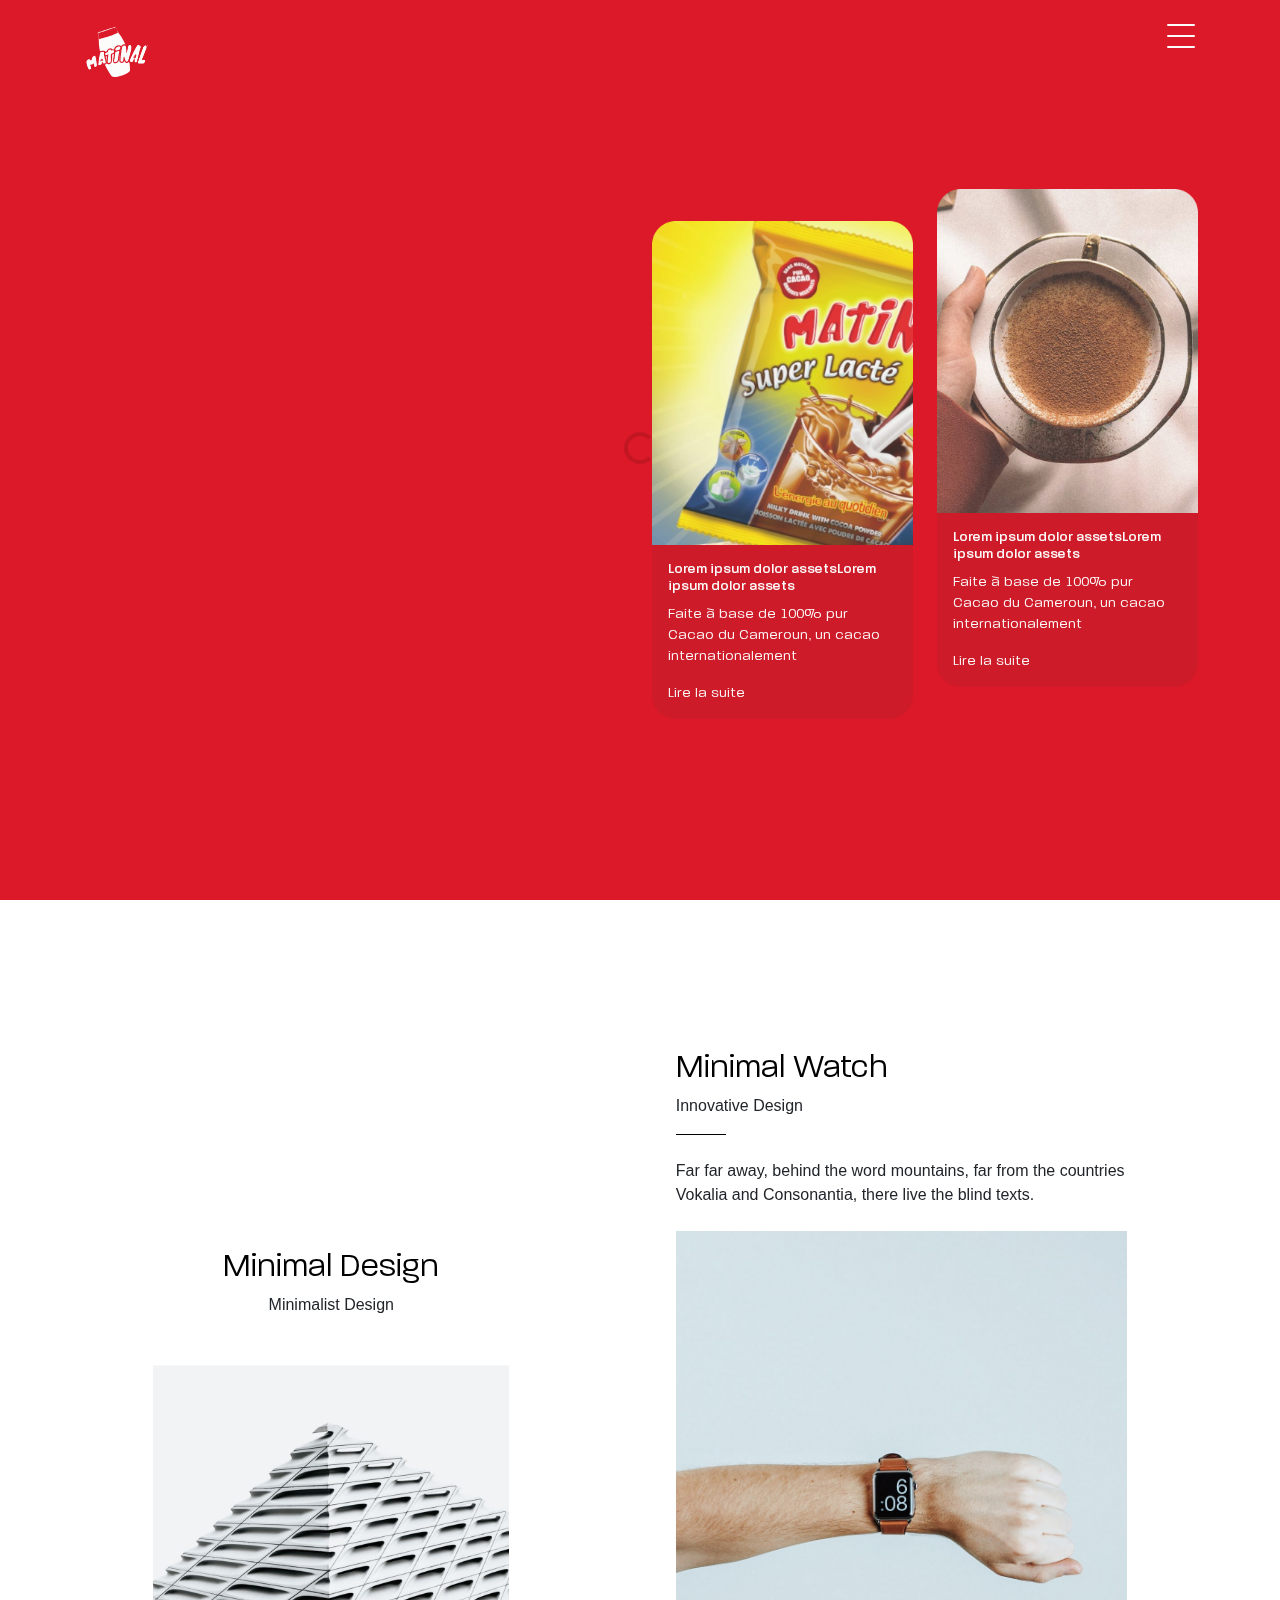
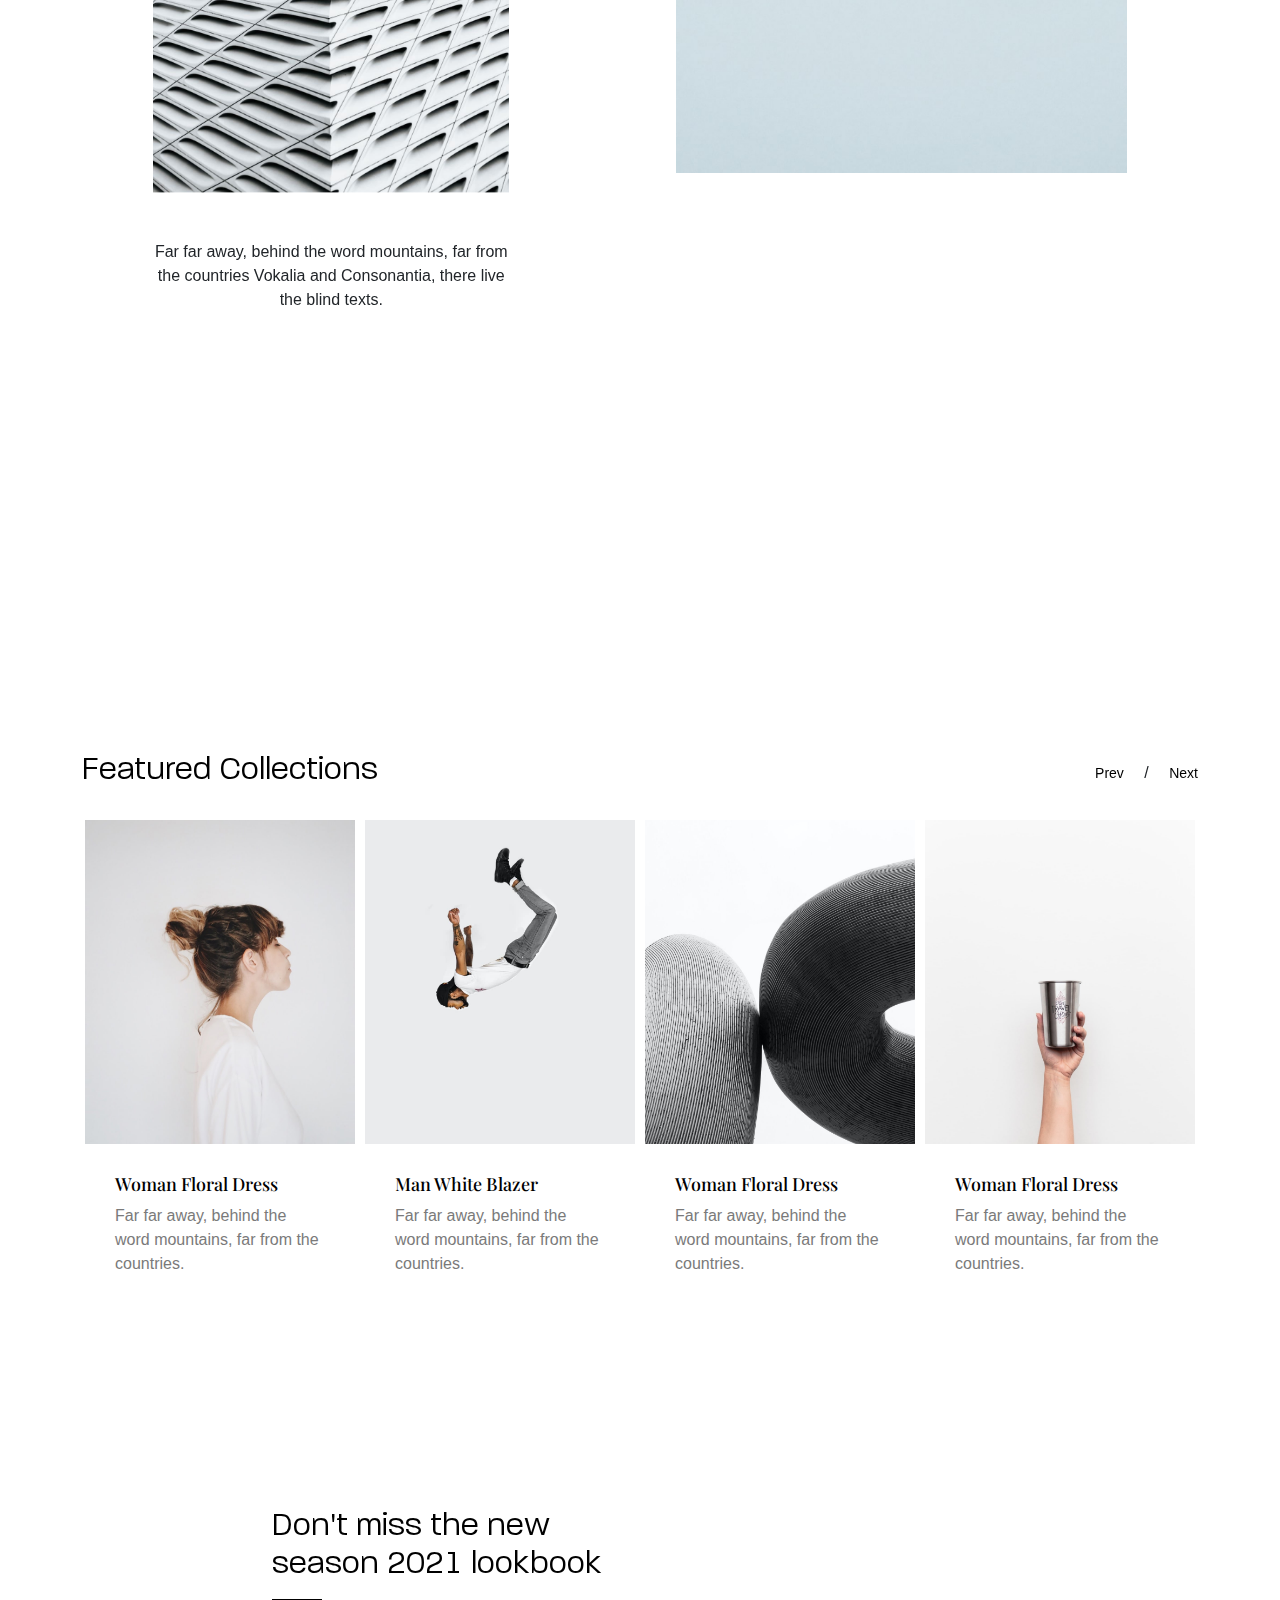
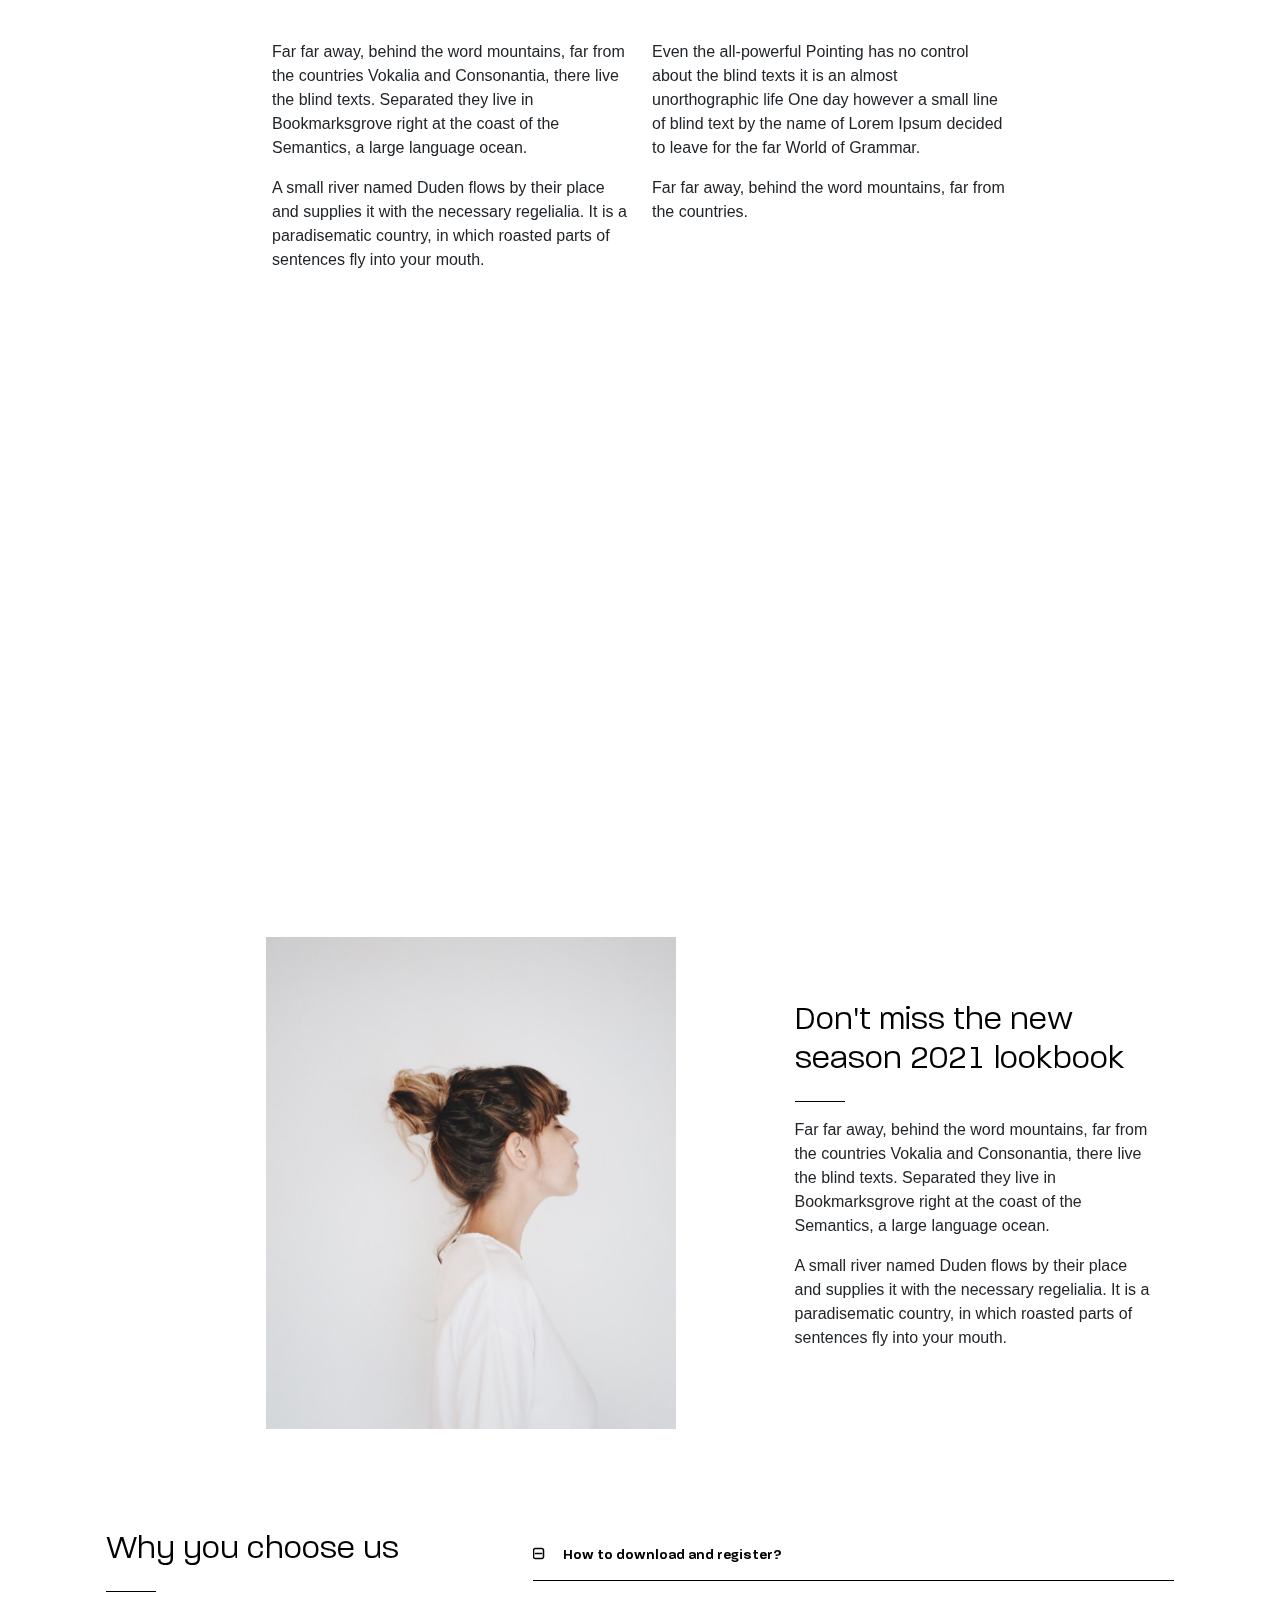
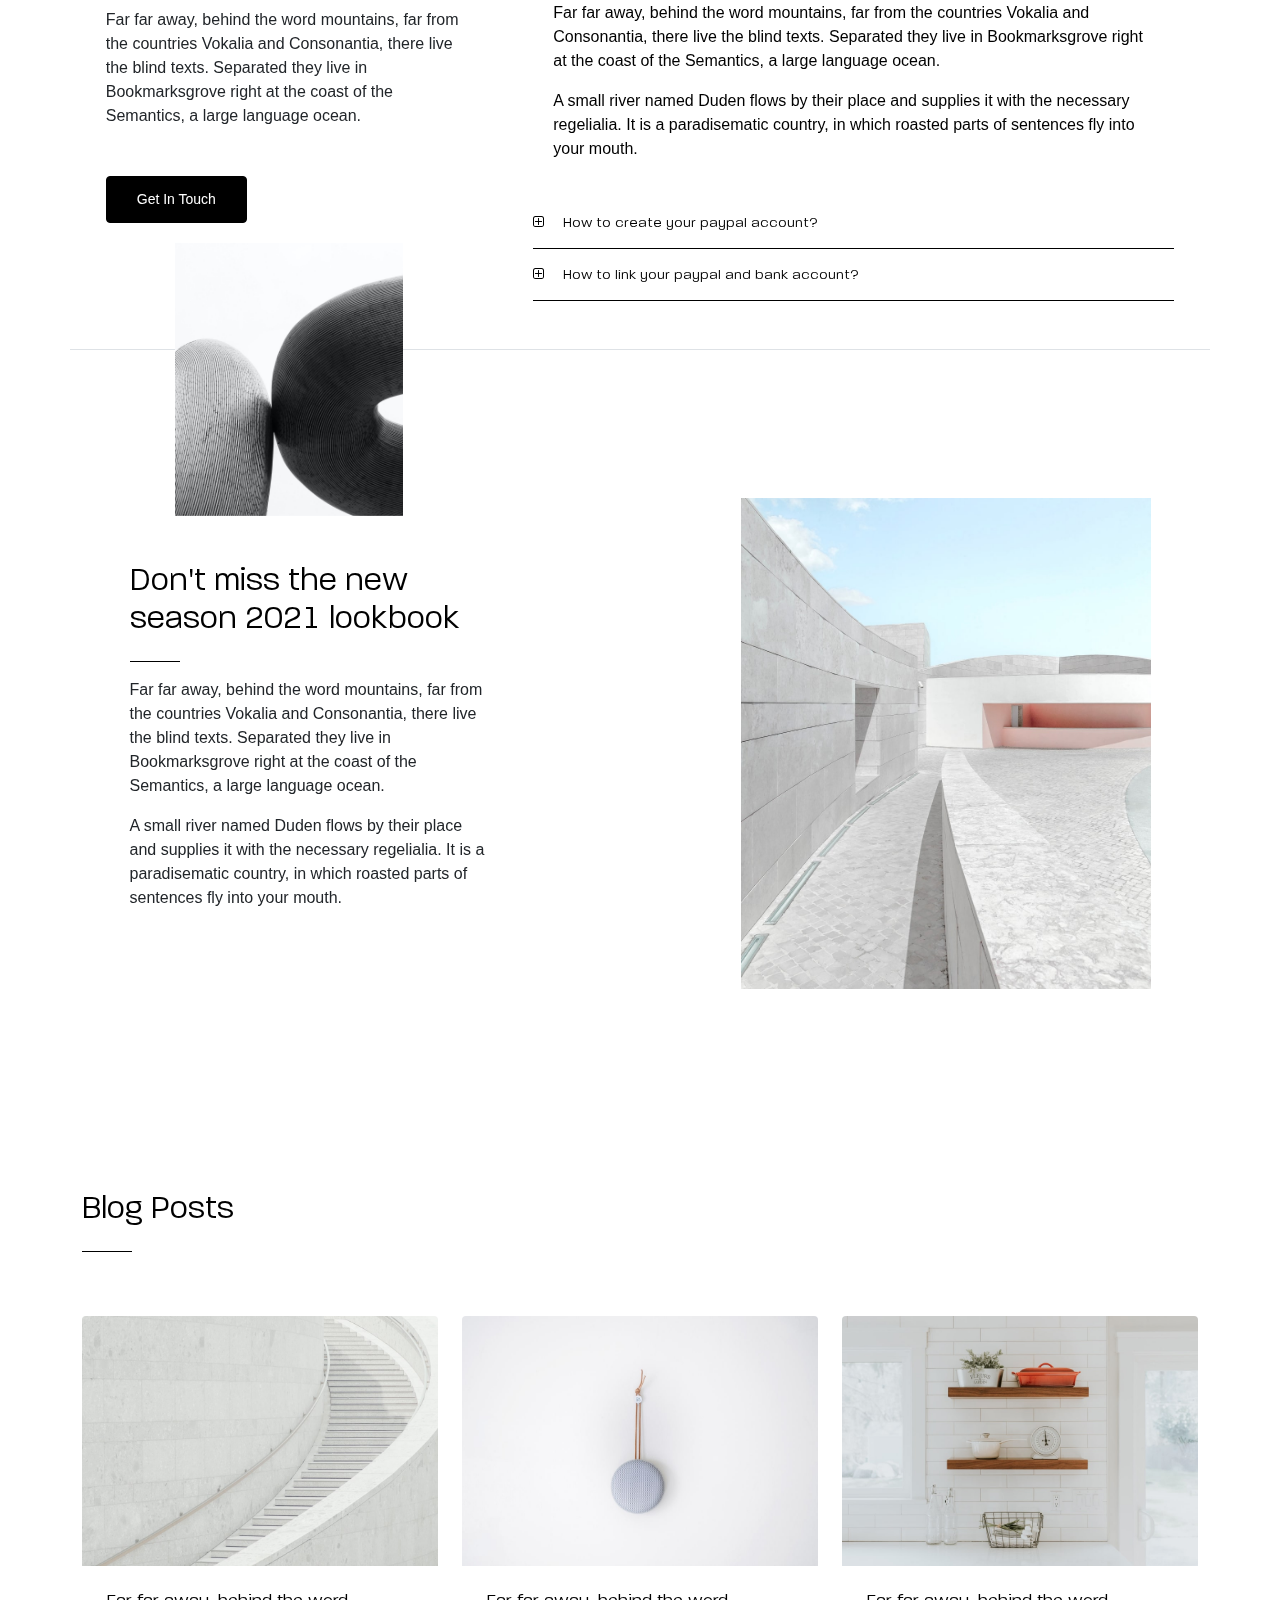
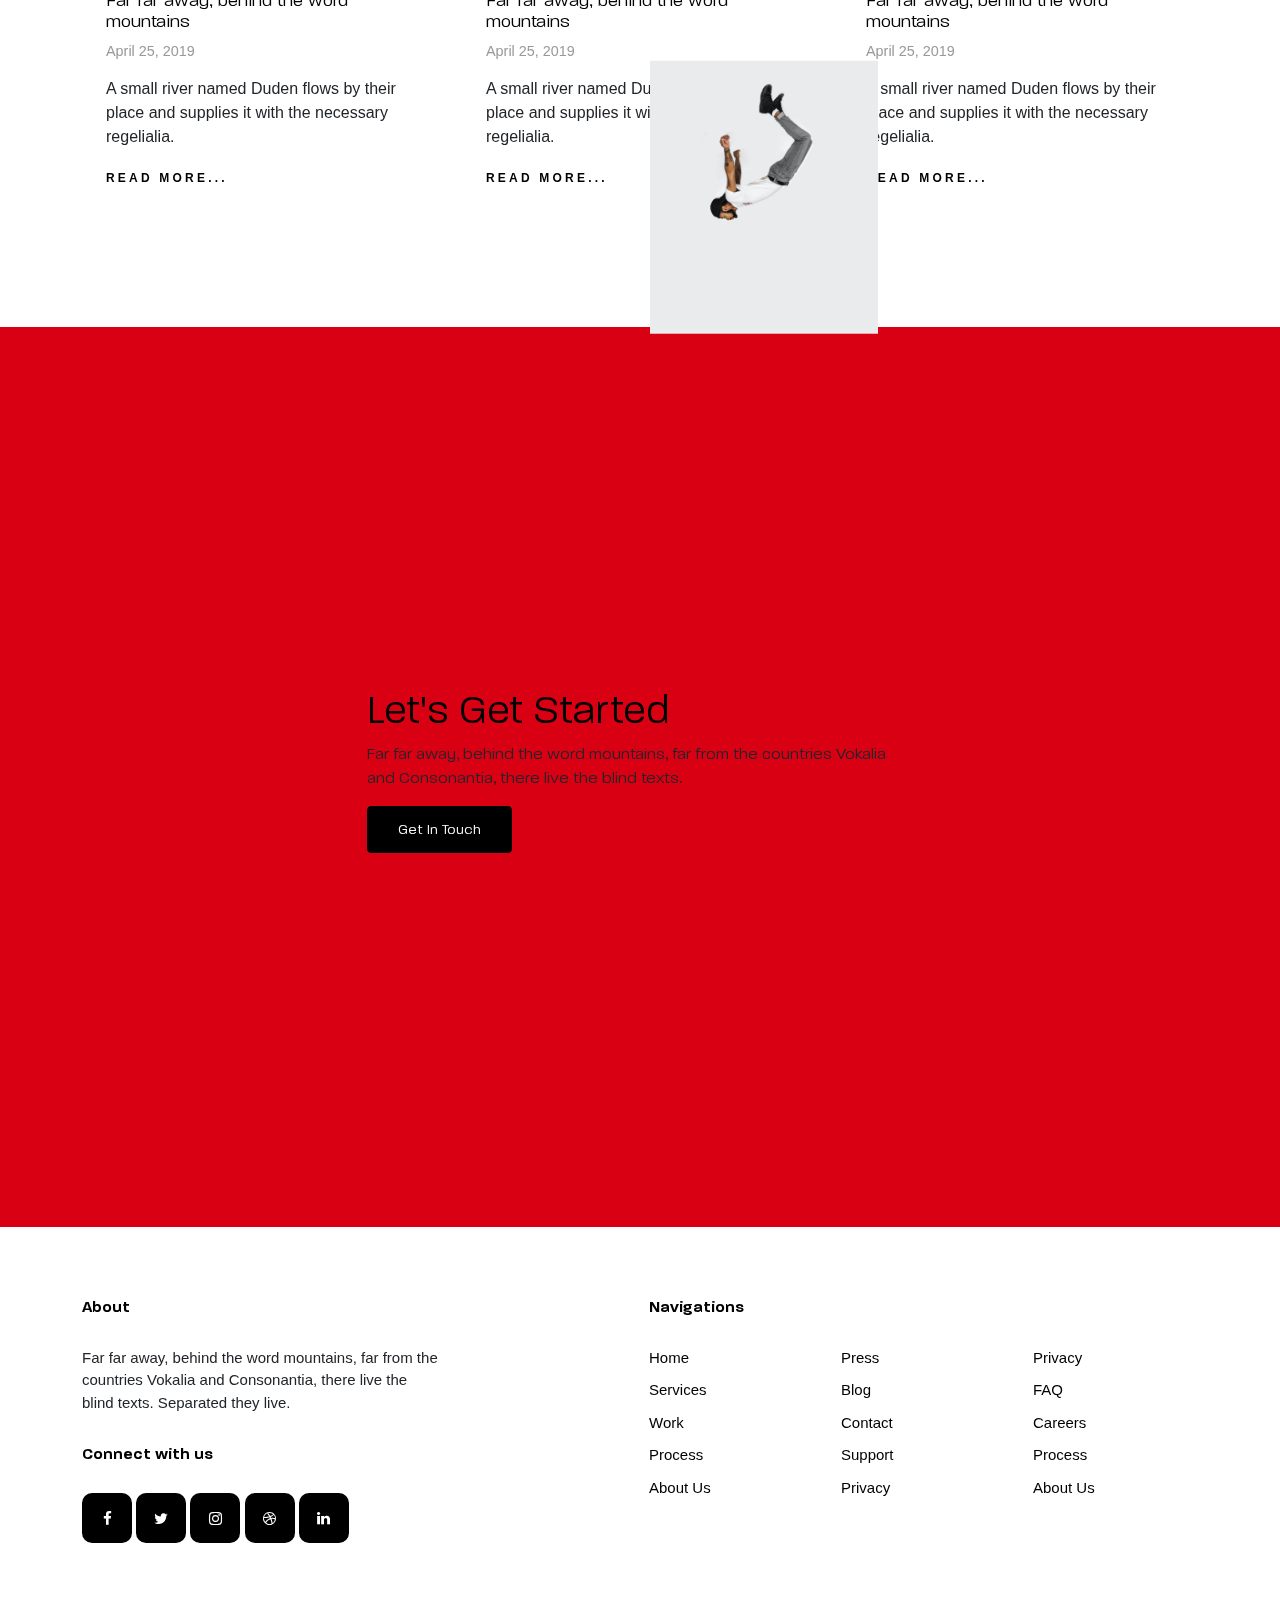
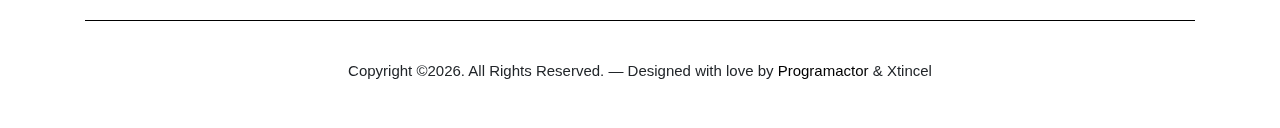
==== commit 1cbb2bfe: "last" ====
--- a/index.html
+++ b/index.html
@@ -686,7 +686,7 @@
 
       <div class="row justify-content-center text-center copyright">
         <div class="col-md-8">
-          <p>Copyright &copy;<script>document.write(new Date().getFullYear());</script>. All Rights Reserved. &mdash; Designed with love by <a href="https://untree.co">Untree.co</a> <!-- License information: https://untree.co/license/ -->
+          <p>Copyright &copy;<script>document.write(new Date().getFullYear());</script>. All Rights Reserved. &mdash; Designed with love by <a href="https://programactor.com">Programactor</a> & Xtincel <!-- License information: https://untree.co/license/ -->
           </p>
         </div>
       </div>
--- a/css/style.css
+++ b/css/style.css
@@ -165,7 +165,10 @@
   font-weight: bold; }
   .logo a {
     color: #000; }
-
+  .logo svg{
+    height: 64px !important;
+    width : 64px !important;
+  }
 .menu-absolute {
   position: absolute;
   right: 15px; }
@@ -504,7 +507,7 @@
   width: 100%;
   height: 2px;
   display: block;
-  background: #000;
+  background: var(--white);
   border-radius: 2px;
   position: absolute;
   opacity: 1; }
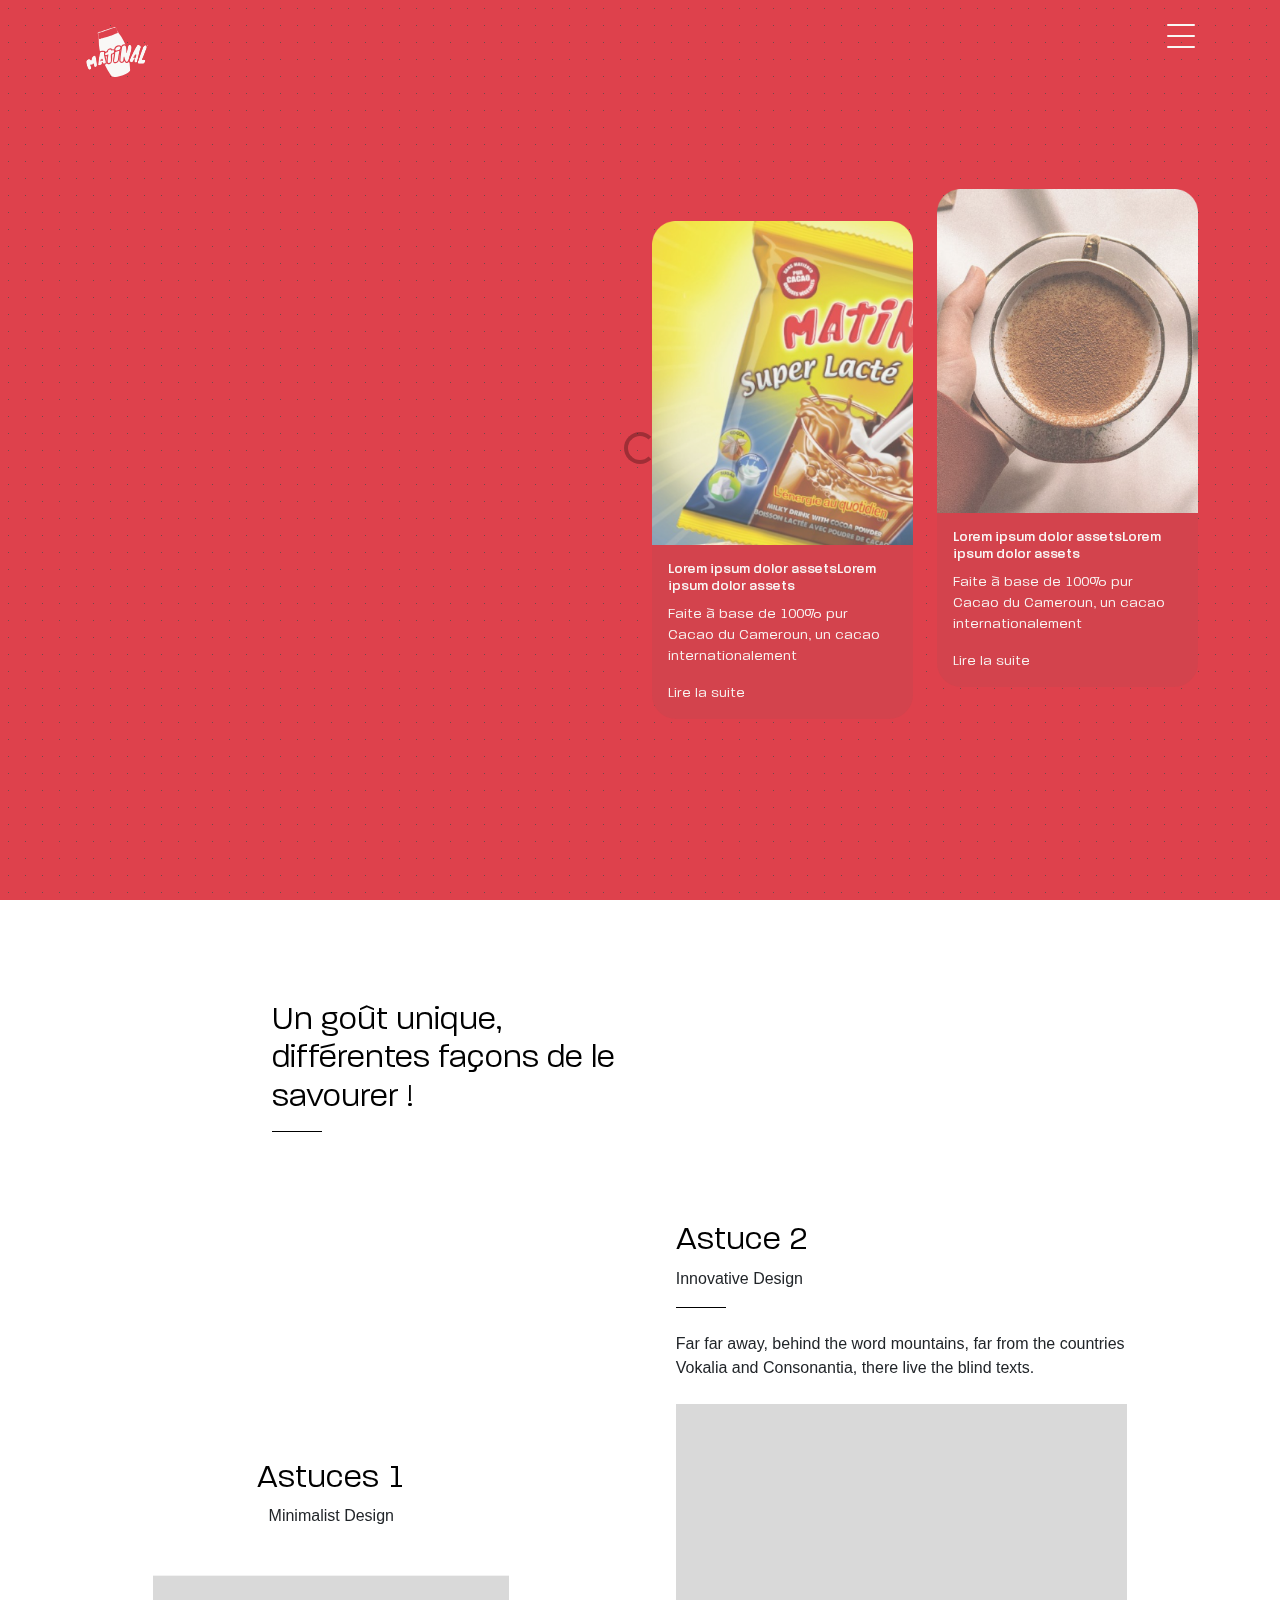
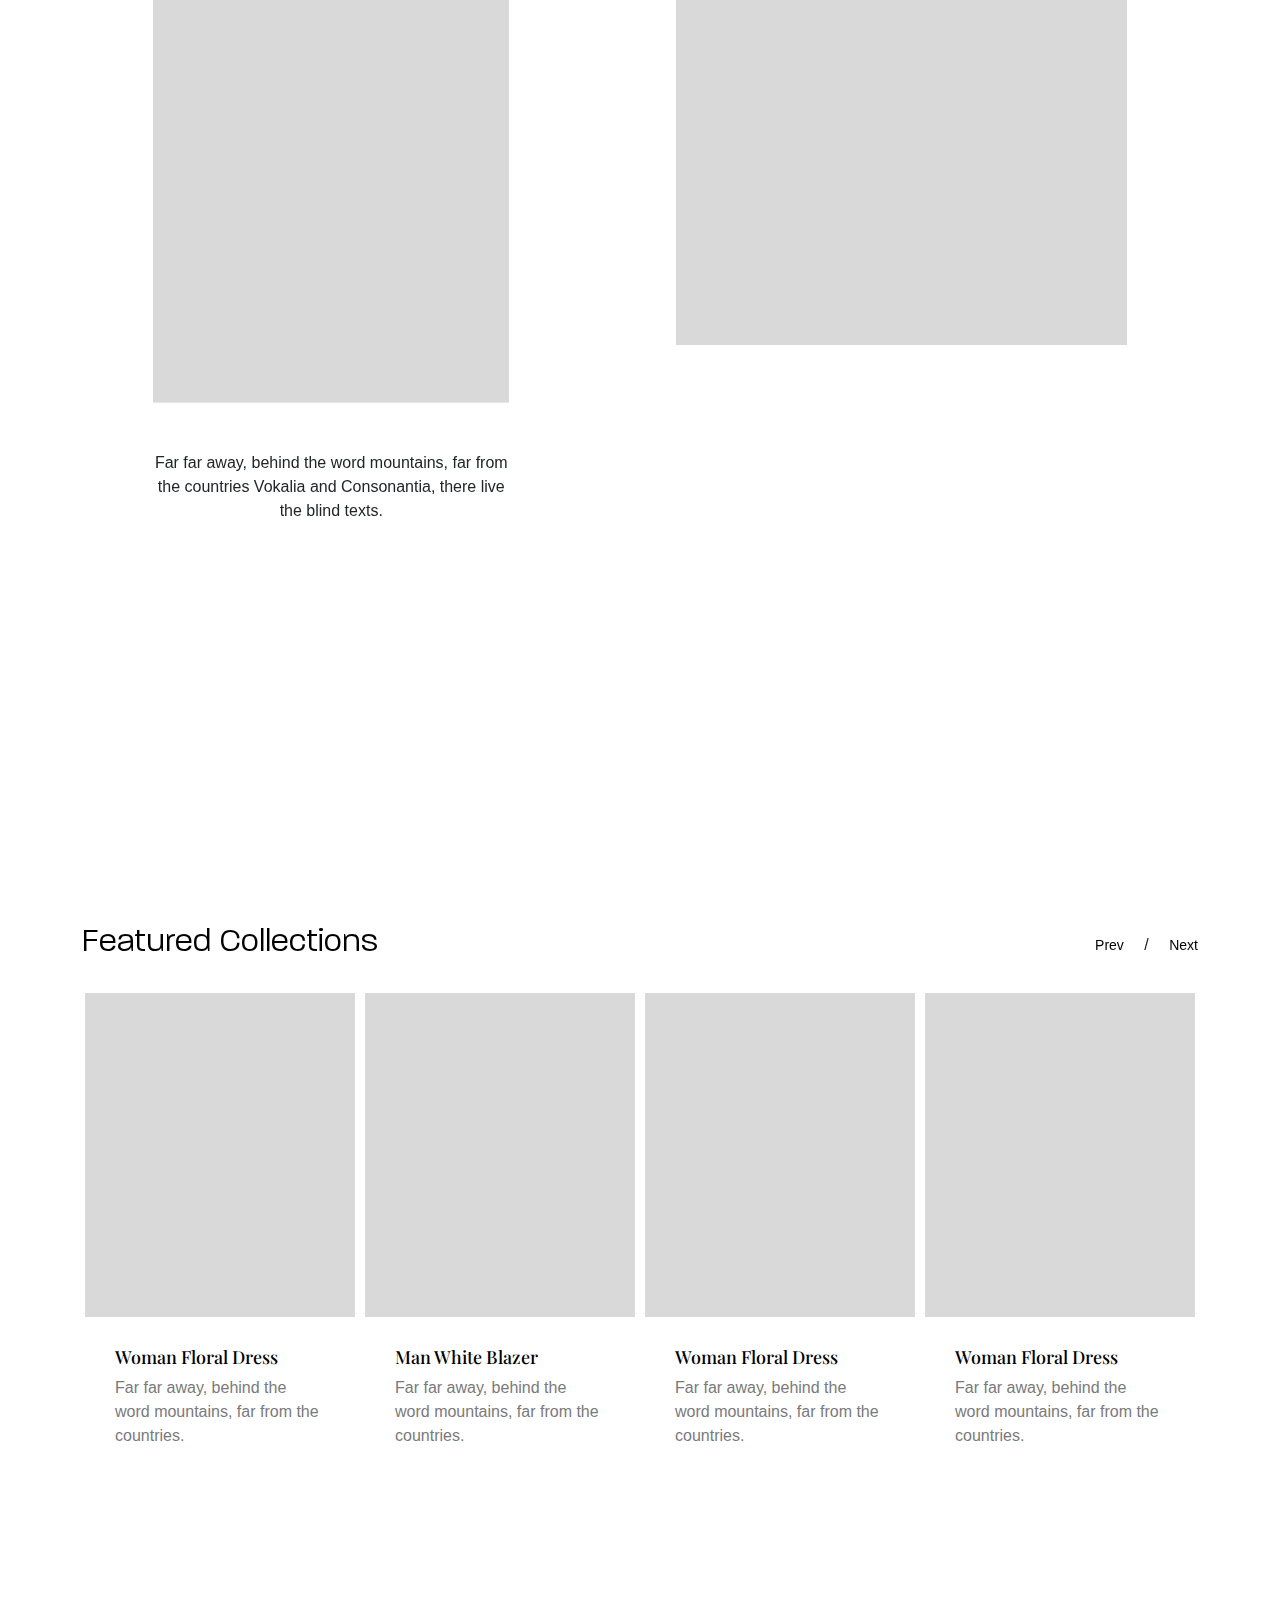
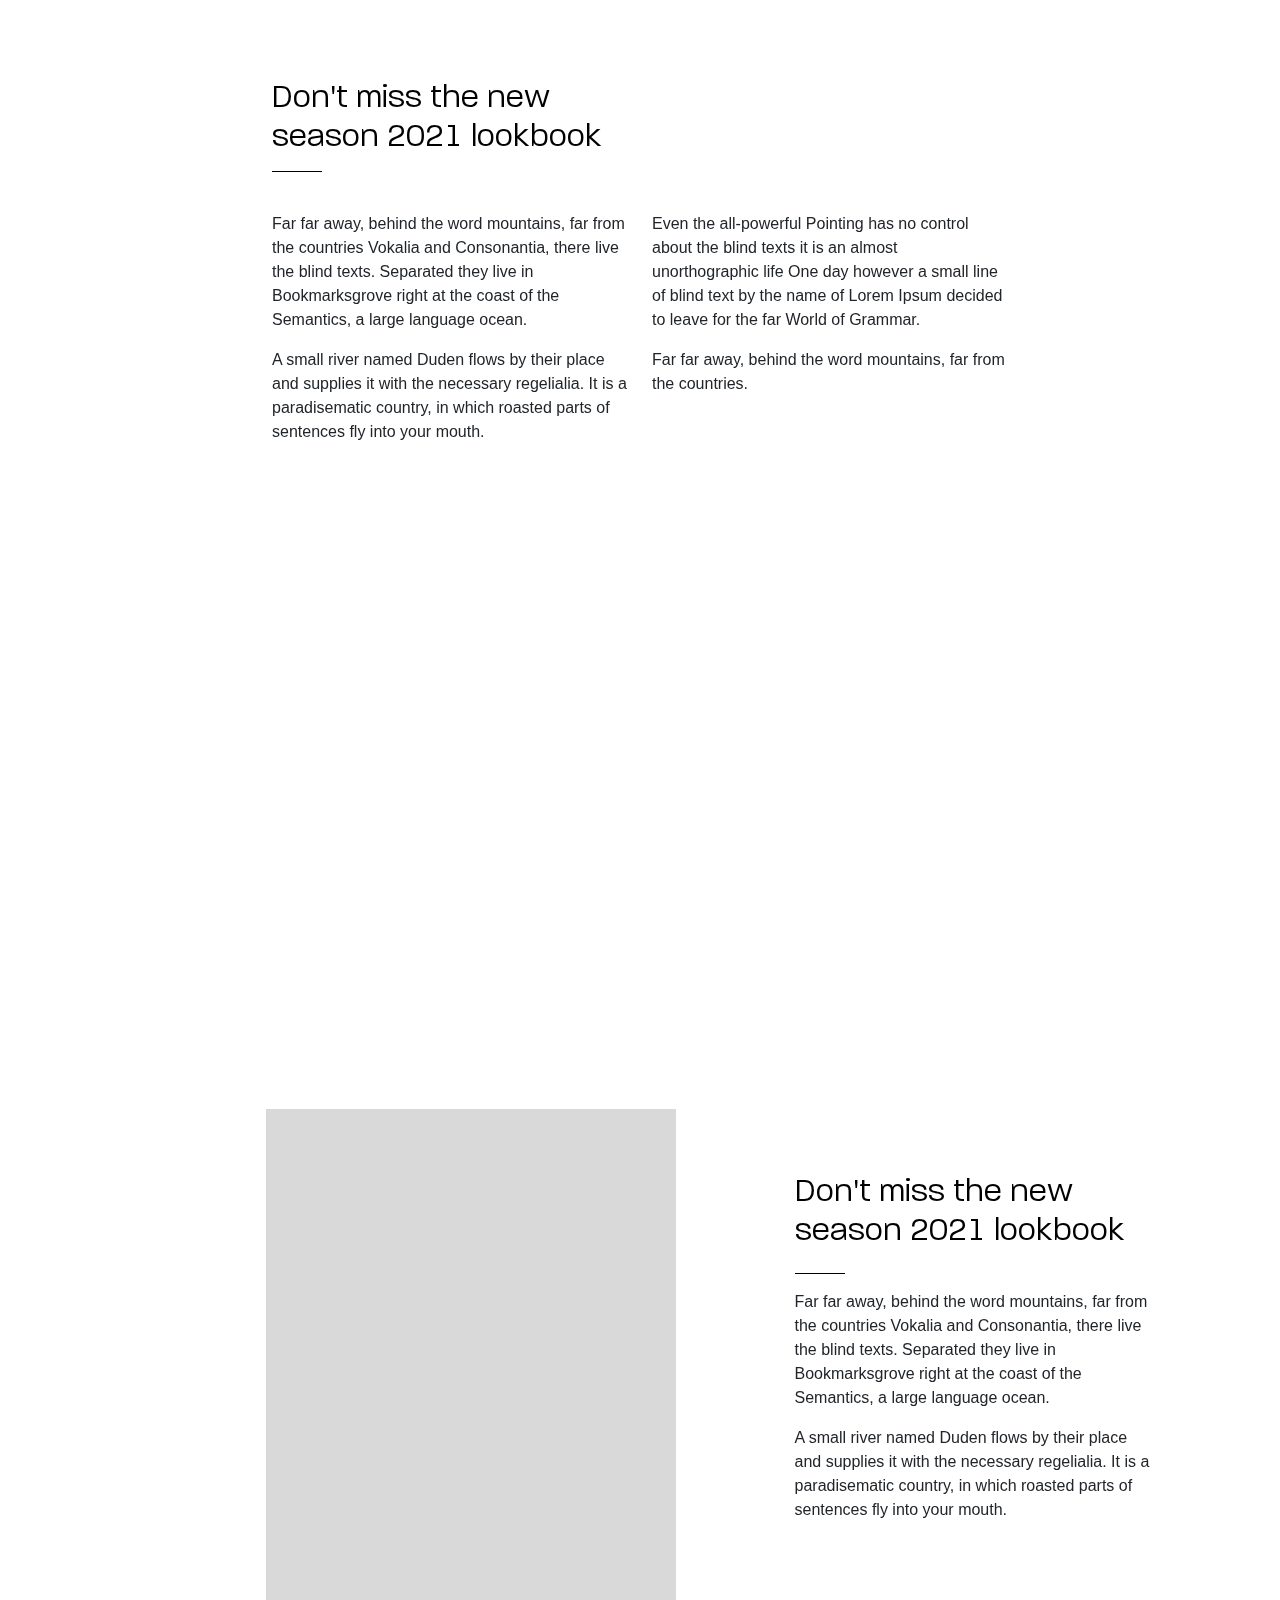
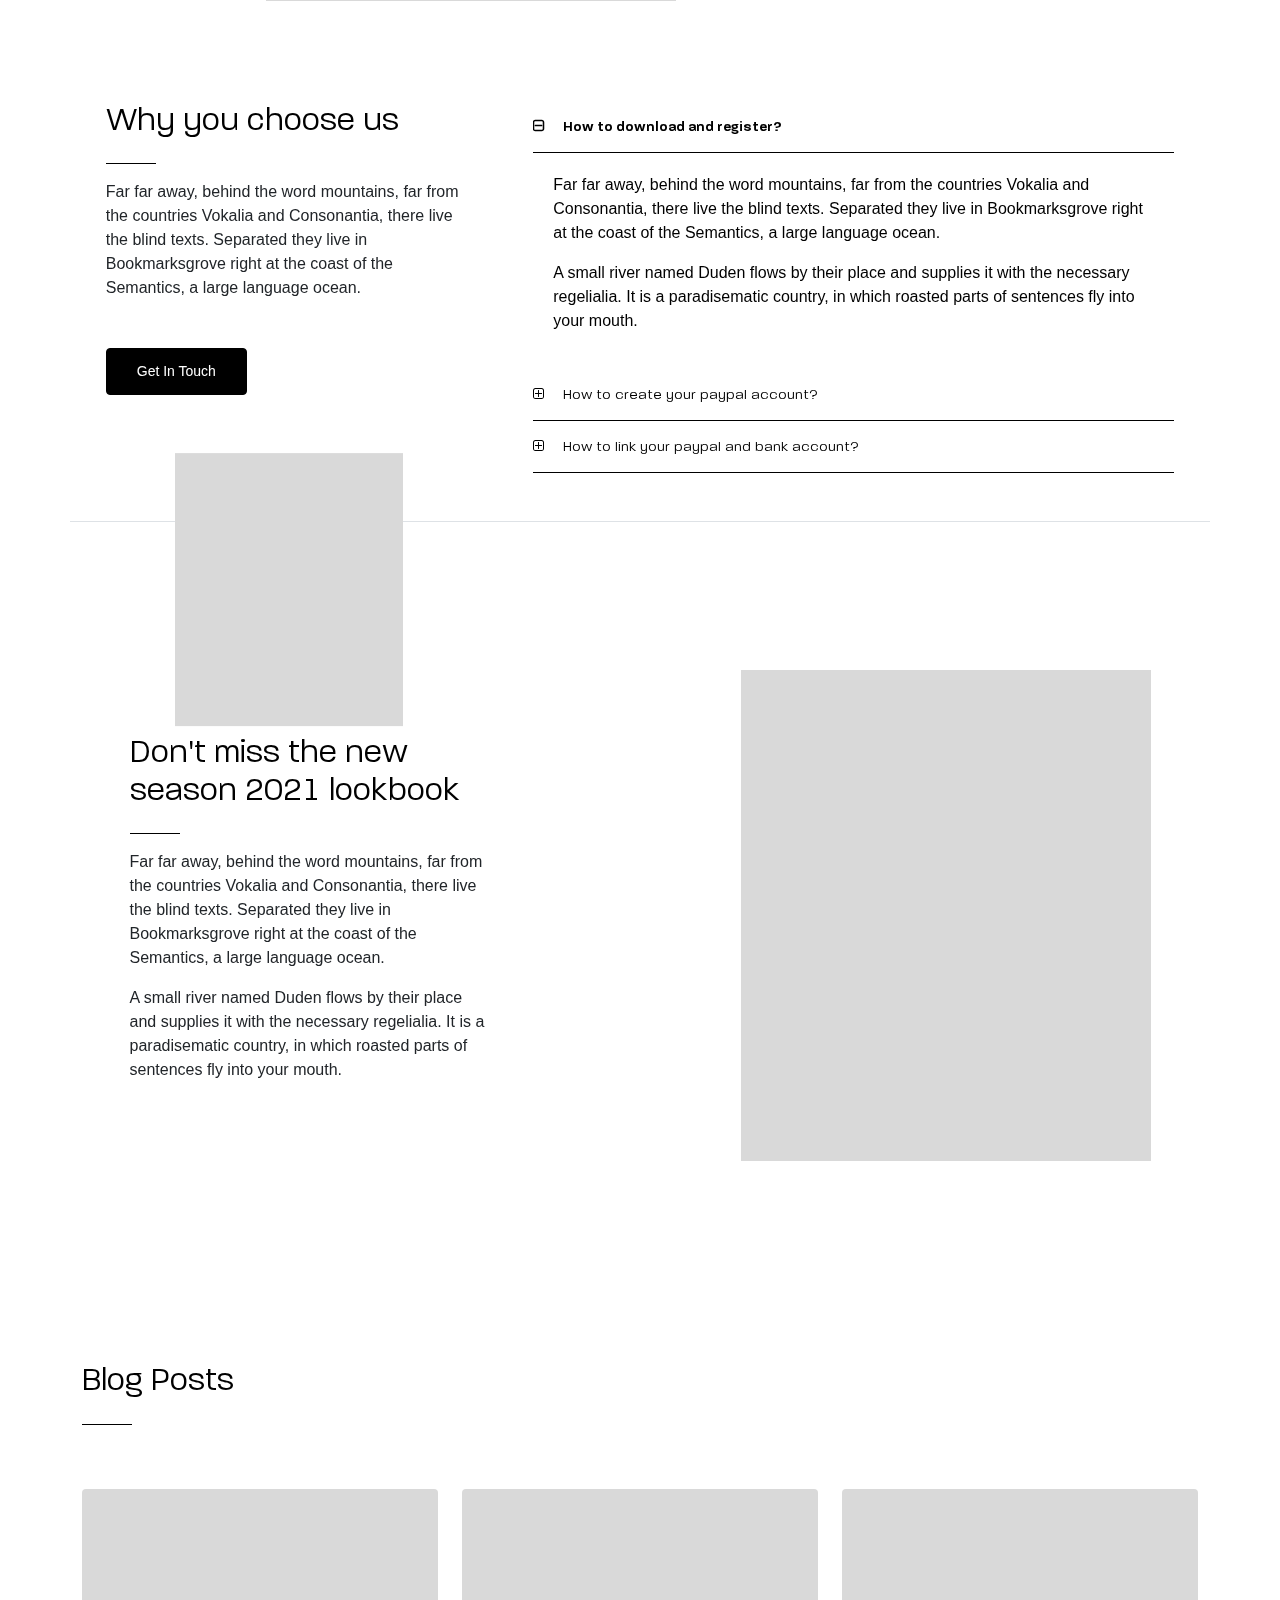
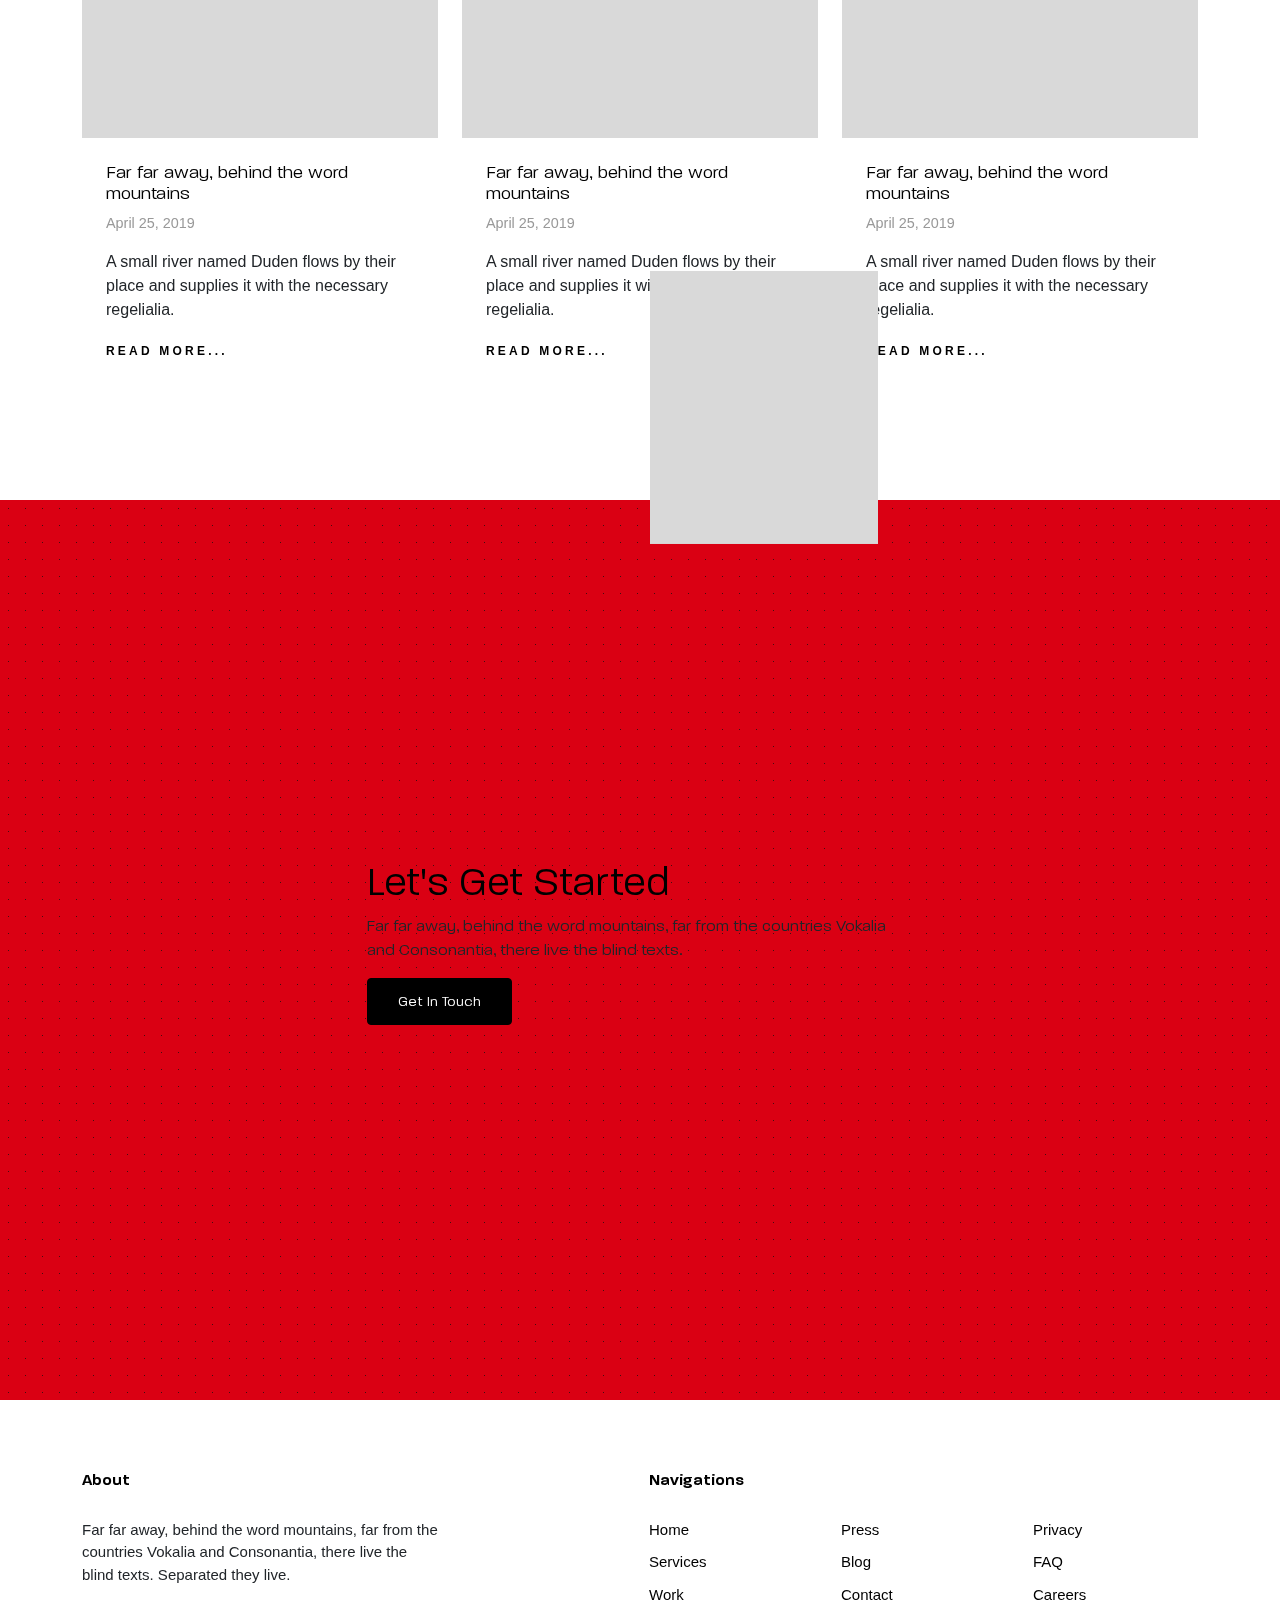
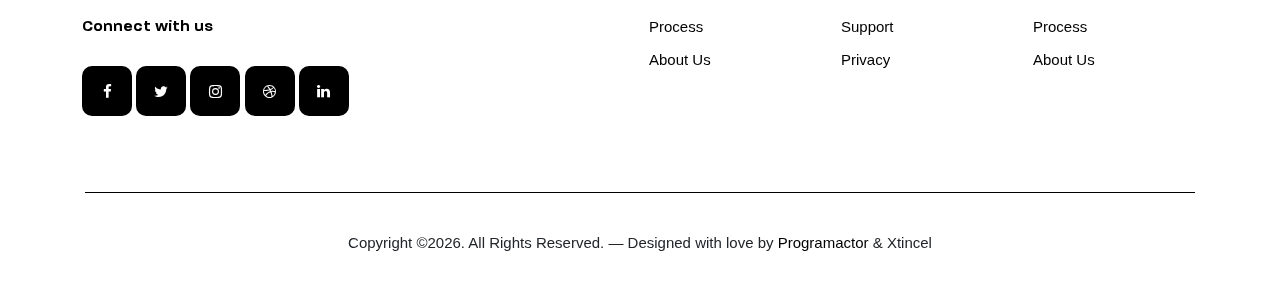
==== commit 8b8dfd3e: "Update index.html" ====
--- a/index.html
+++ b/index.html
@@ -186,13 +186,21 @@
 
   <div class="site-section">
     <div class="container">
+      <div class="row justify-content-center mb-4">
+        <div class="col-lg-4">
+          <h2>Un goût unique, différentes façons de le savourer !</h2>
+          <div class="line my-3"></div>
+        </div>
+        <div class="col-lg-4">
+        </div>
+      </div>
       <div class="row align-items-center justify-content-around">
 
         <div class="col-lg-4 text-center">
 
           <div >
             <div data-jarallax-element="-100" class="jarallax">
-              <h2>Minimal Design</h2>
+              <h2>Astuces 1</h2>
               <span class="d-inline-block">Minimalist Design</span>
               <img src="images/img_v_2-min.jpg" alt="Image" class="img-fluid my-3 my-lg-5">
               <p class="line-top fig-2-text mb-4">Far far away, behind the word mountains, far from the countries Vokalia and Consonantia, there live the blind texts.</p>
@@ -203,7 +211,7 @@
         <div class="col-lg-5 mt-5">
 
           <div>
-            <h2>Minimal Watch</h2>
+            <h2>Astuce 2</h2>
             <span class="d-inline-block">Innovative Design</span>
 
             <div  class="line me-auto mb-3 mt-3"></div>
@@ -226,7 +234,7 @@
               <img src="images/img_v_4-min.jpg" alt="Image" class="img-fluid">
             </div>
             <div class="text">
-              <h2>Sneakers</h2>
+              <h2>Astuces Matinal 3</h2>
               <p>Far far away, behind the word mountains, far from the countries.</p>
             </div>
           </div>
@@ -238,7 +246,7 @@
               <img src="images/img_v_5-min.jpg" alt="Image" class="img-fluid">
             </div>
             <div class="text">
-              <h2>Clothing</h2>
+              <h2>Astuces Matinal 4</h2>
               <p>Far far away, behind the word mountains, far from the countries.</p>
             </div>
           </div>
@@ -250,7 +258,7 @@
               <img src="images/img_v_6-min.jpg" alt="Image" class="img-fluid">
             </div>
             <div class="text">
-              <h2>Accessories</h2>
+              <h2>Astuces Matinal 5</h2>
               <p>Far far away, behind the word mountains, far from the countries.</p>
             </div>
           </div>
--- a/css/style.css
+++ b/css/style.css
@@ -569,7 +569,8 @@
   font-family: "Paralucent", sans-serif;
   height: 100vh;
   background-color: var(--red);
-  background-image: url();
+  background-image: url("../images/Official/Texture.png") ;
+  background-repeat: repeat;
   display: flex;
   align-items: center;
 
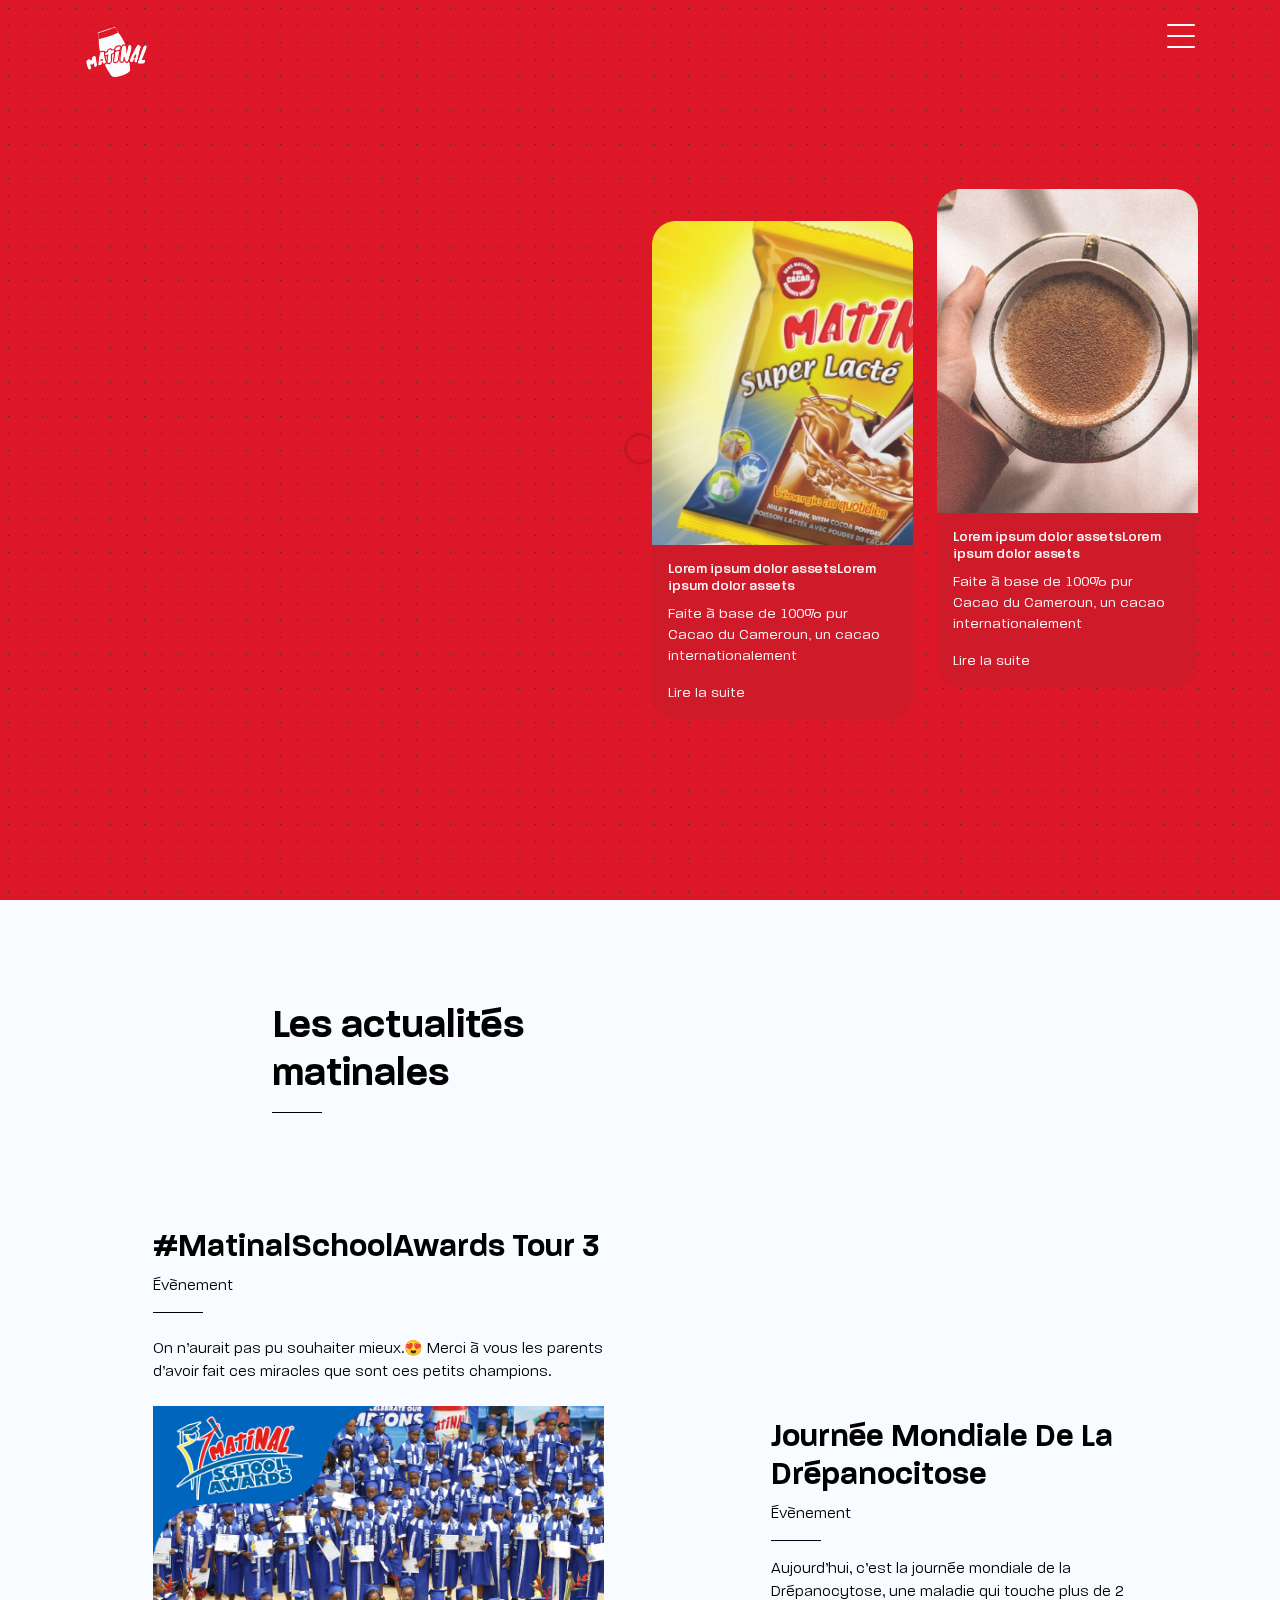
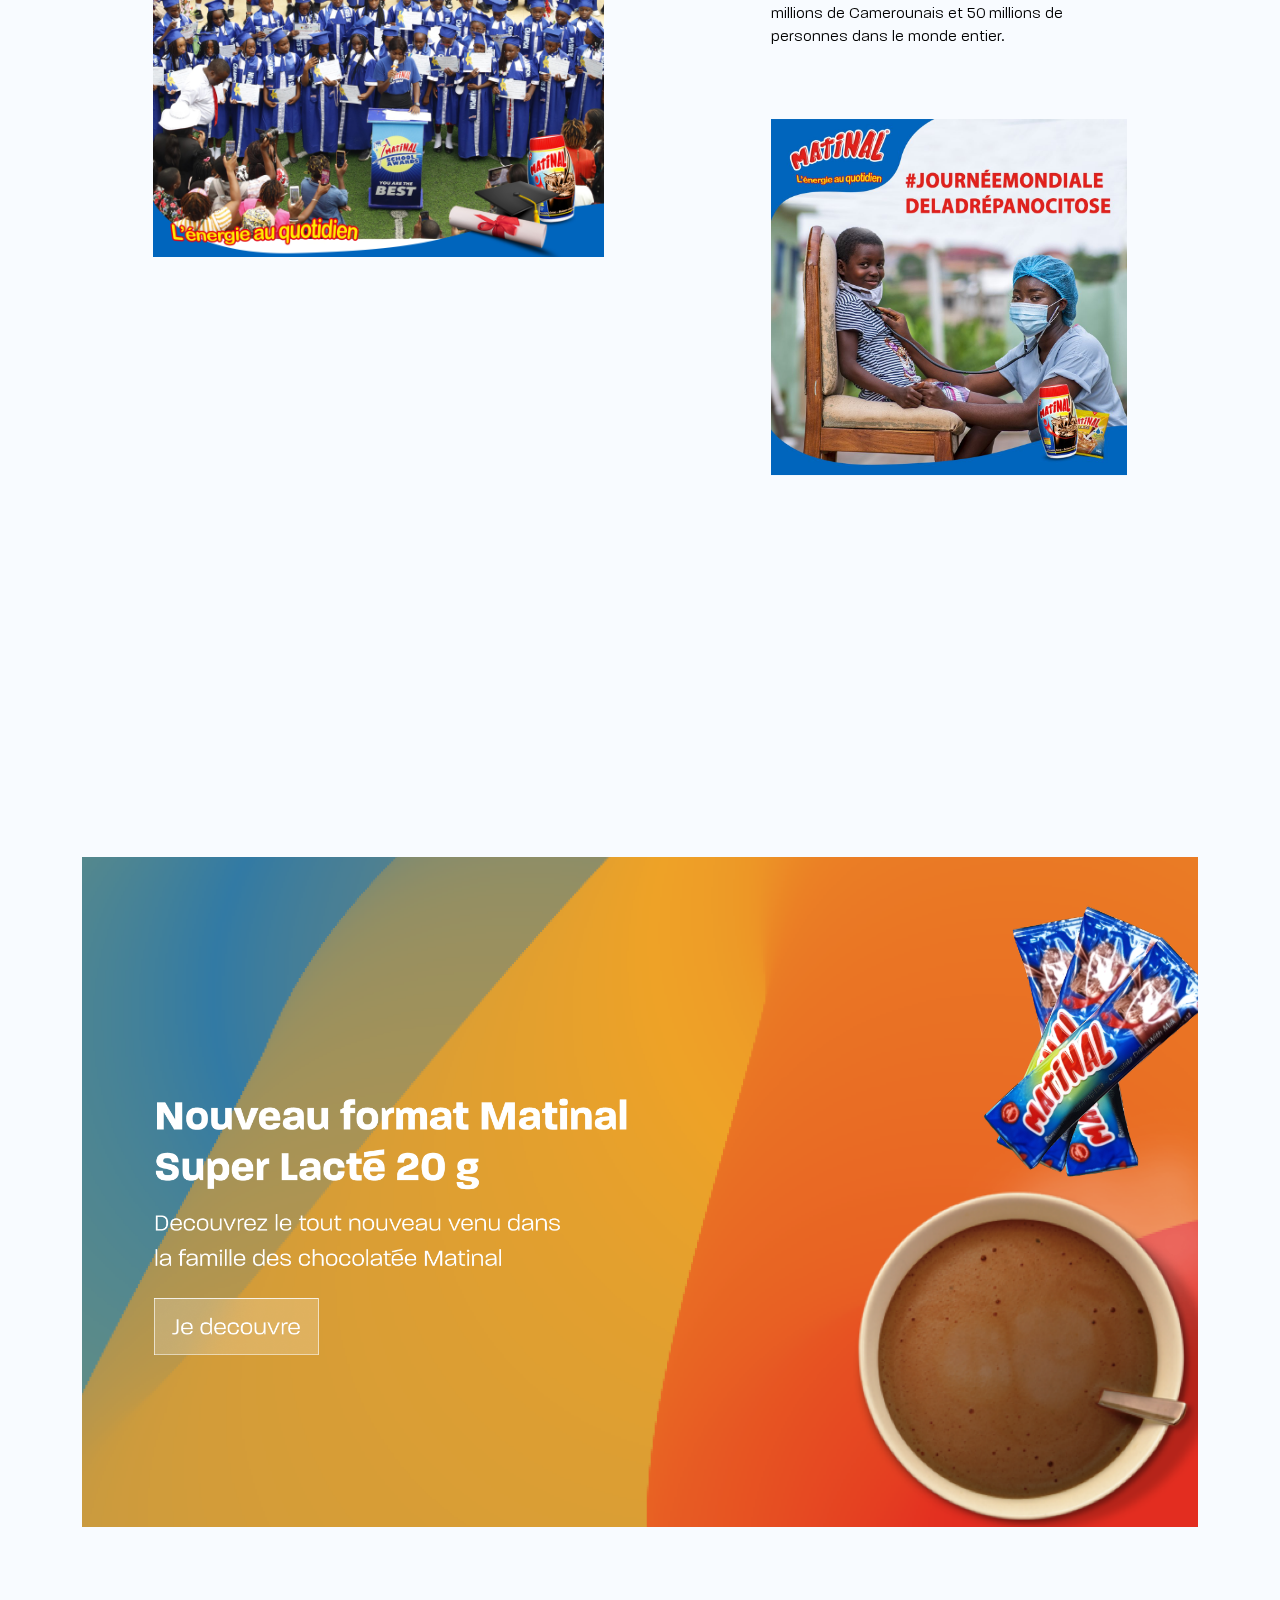
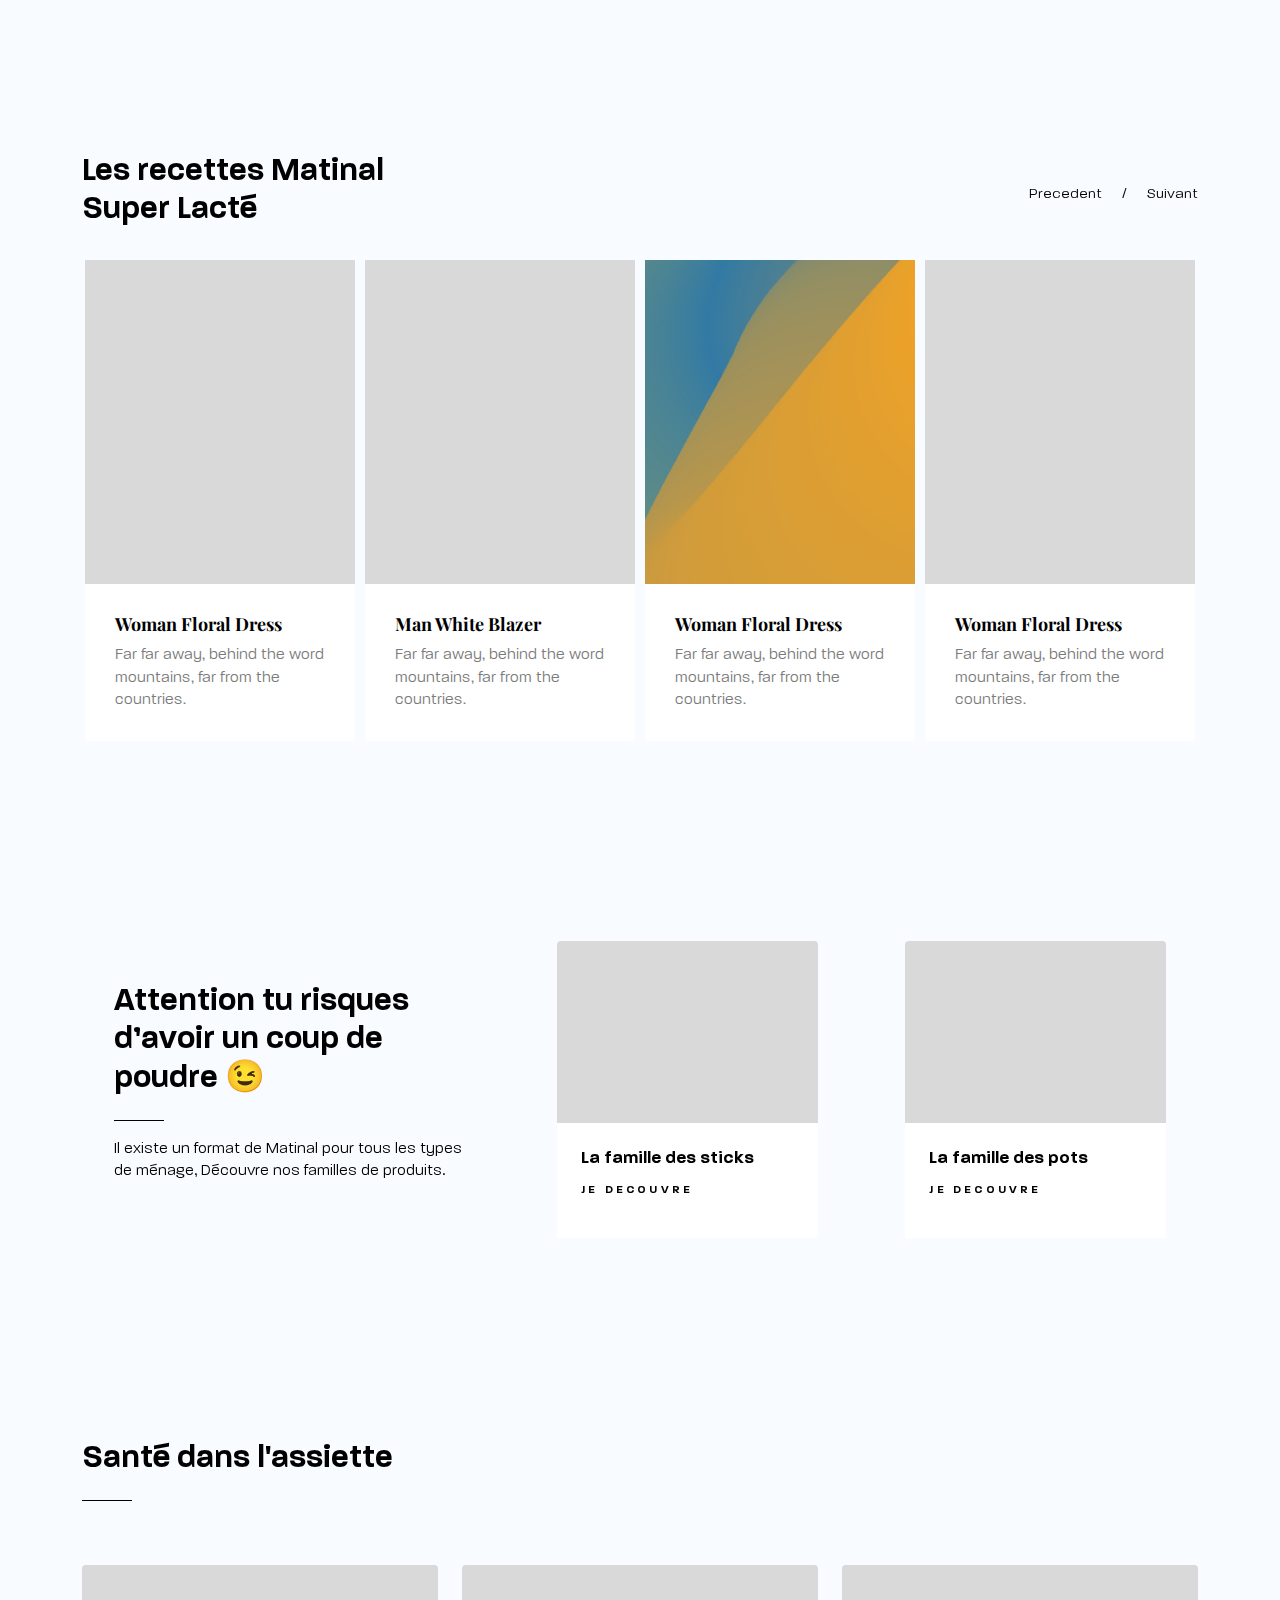
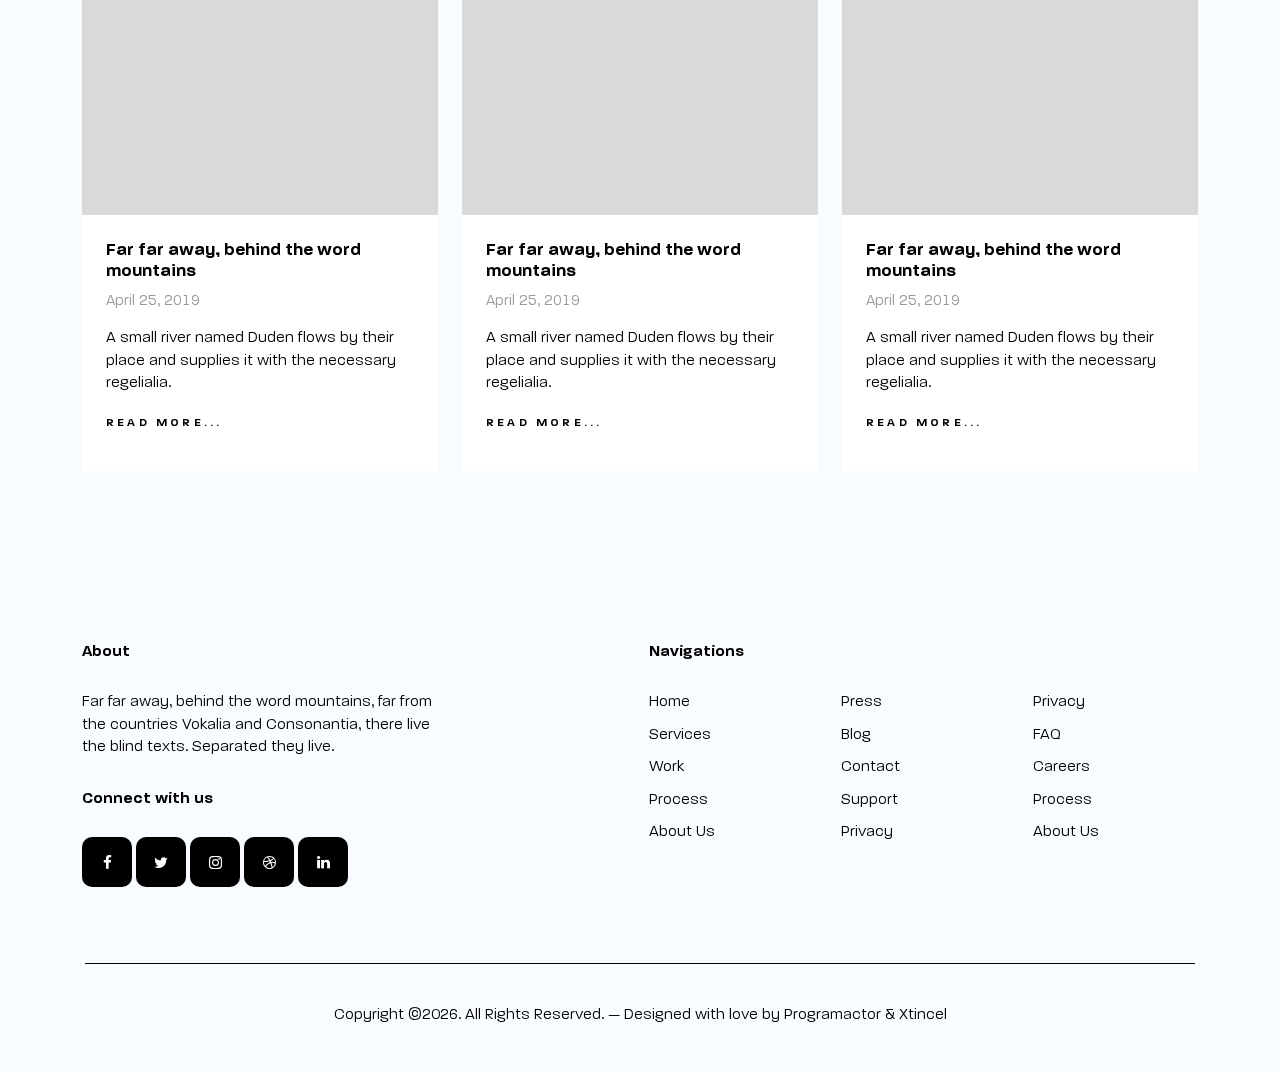
==== commit 4bec6e7e: "latest modif" ====
--- a/index.html
+++ b/index.html
@@ -188,7 +188,7 @@
     <div class="container">
       <div class="row justify-content-center mb-4">
         <div class="col-lg-4">
-          <h2>Un goût unique, différentes façons de le savourer !</h2>
+          <h1>Les actualités matinales</h1>
           <div class="line my-3"></div>
         </div>
         <div class="col-lg-4">
@@ -196,29 +196,32 @@
       </div>
       <div class="row align-items-center justify-content-around">
 
-        <div class="col-lg-4 text-center">
+        <div class="col-lg-5 mt-5">
+
+          <div>
+            <h2>#MatinalSchoolAwards Tour 3</h2>
+            <span class="d-inline-block">Évènement</span>
+
+            <div  class="line me-auto mb-3 mt-3"></div>
+
+            <p class="line-top fig-2-text my-4">On n’aurait pas pu souhaiter mieux.😍
+              Merci à vous les parents d’avoir fait ces miracles que sont ces petits champions.</p>
+            <img src="images/Official/actu-matinal-01.jpg" alt="Image" class="img-fluid">
+          </div>
+        </div>
+        <div class="col-lg-4 mt-4">
 
           <div >
             <div data-jarallax-element="-100" class="jarallax">
-              <h2>Astuces 1</h2>
-              <span class="d-inline-block">Minimalist Design</span>
-              <img src="images/img_v_2-min.jpg" alt="Image" class="img-fluid my-3 my-lg-5">
-              <p class="line-top fig-2-text mb-4">Far far away, behind the word mountains, far from the countries Vokalia and Consonantia, there live the blind texts.</p>
-            </div>
-          </div>
-
-        </div>
-        <div class="col-lg-5 mt-5">
-
-          <div>
-            <h2>Astuce 2</h2>
-            <span class="d-inline-block">Innovative Design</span>
-
+              <h2>Journée Mondiale De La Drépanocitose</h2>
+              <span class="d-inline-block">Évènement</span>
             <div  class="line me-auto mb-3 mt-3"></div>
-
-            <p class="line-top fig-2-text my-4">Far far away, behind the word mountains, far from the countries Vokalia and Consonantia, there live the blind texts.</p>
-            <img src="images/img_v_1-min.jpg" alt="Image" class="img-fluid">
-          </div>
+            <p class="line-top fig-2-text mb-4">Aujourd’hui, c’est la journée mondiale de la Drépanocytose, une maladie qui touche plus de 2 millions de Camerounais et 50 millions de personnes dans le monde entier. </p>
+  
+            <img src="images/Official/actu-matinal-02.jpg" alt="Image" class="img-fluid my-3 my-lg-5">
+            </div>
+          </div>
+
         </div>
       </div>
     </div>
@@ -234,7 +237,7 @@
               <img src="images/img_v_4-min.jpg" alt="Image" class="img-fluid">
             </div>
             <div class="text">
-              <h2>Astuces Matinal 3</h2>
+              <h2>Actualité Matinal 3</h2>
               <p>Far far away, behind the word mountains, far from the countries.</p>
             </div>
           </div>
@@ -246,7 +249,7 @@
               <img src="images/img_v_5-min.jpg" alt="Image" class="img-fluid">
             </div>
             <div class="text">
-              <h2>Astuces Matinal 4</h2>
+              <h2>Actualité Matinal 4</h2>
               <p>Far far away, behind the word mountains, far from the countries.</p>
             </div>
           </div>
@@ -258,29 +261,43 @@
               <img src="images/img_v_6-min.jpg" alt="Image" class="img-fluid">
             </div>
             <div class="text">
-              <h2>Astuces Matinal 5</h2>
-              <p>Far far away, behind the word mountains, far from the countries.</p>
-            </div>
-          </div>
-        </div>
-      </div>
-    </div>
-  </div>
-
-
-
-  
+              <h2>Actualité Matinal 5</h2>
+              <p>Far far away, behind the word mountains, far from the countries.</p>
+            </div>
+          </div>
+        </div>
+      </div>
+    </div>
+  </div>
+
+  <div class="section">
+    <div class="container">
+      <div class="row justify-content-center mb-4">
+        <!--<div class="col-lg-4">
+          <h2>Don't miss the new season 2021 lookbook</h2>
+          <div class="line my-3"></div>
+          
+        </div>-->
+        <div class="col-lg-12">
+          <a href="#" class="d-block">
+            <img src="images/Official/CTA-thumb-01.png" alt="Image" class="img-fluid">
+          </a>
+        </div>
+      </div>
+      
+    </div>
+  </div>
 
   <div class="section-4">
     <div class="container">
       <div class="row mb-4 align-items-center">
         <div class="col-6">
-          <h2 class="line-top">Featured Collections</h2>
+          <h2 class="line-top">Les recettes Matinal <br/> Super Lacté</h2>
         </div>
         <div class="col-6 text-right">
-          <a href="#" class="custom-prev-v2 js-custom-prev-v2">Prev</a>
+          <a href="#" class="custom-prev-v2 js-custom-prev-v2">Precedent</a>
           <span class="mx-3">/</span>
-          <a href="#" class="custom-next-v2 js-custom-next-v2">Next</a>
+          <a href="#" class="custom-next-v2 js-custom-next-v2">Suivant</a>
         </div>
       </div>
 
@@ -371,205 +388,43 @@
     </div>
   </div>
 
-
   <div class="section">
     <div class="container">
-      <div class="row justify-content-center mb-4">
+      <div class="row justify-content-around align-items-center">
         <div class="col-lg-4">
-          <h2>Don't miss the new season 2021 lookbook</h2>
+          <h2 class="mb-4">Attention tu risques d’avoir un coup de poudre 😉</h2>
           <div class="line my-3"></div>
-        </div>
-        <div class="col-lg-4">
-        </div>
-      </div>
-      <div class="row justify-content-center">
-        <div class="col-lg-4">
-          <p>Far far away, behind the word mountains, far from the countries Vokalia and Consonantia, there live the blind texts. Separated they live in Bookmarksgrove right at the coast of the Semantics, a large language ocean.</p>
-
-          <p>A small river named Duden flows by their place and supplies it with the necessary regelialia. It is a paradisematic country, in which roasted parts of sentences fly into your mouth.</p>
-        </div>
-        <div class="col-lg-4">
-          <p>Even the all-powerful Pointing has no control about the blind texts it is an almost unorthographic life One day however a small line of blind text by the name of Lorem Ipsum decided to leave for the far World of Grammar.</p>
-          <p>Far far away, behind the word mountains, far from the countries.</p>
-        </div>
-      </div>
-    </div>
-  </div>
-
-
-  <div class="section">
-    <div class="container">
-      <div class="row">
-        <div class="col-12 col-sm-6 col-md-6 col-lg-4 mb-4 mb-lg-0" data-aos="fade-up" data-aos-delay="0">
-          <div class="feature-v3 d-block">
-            <div class="wrap-icon">
-              <i class="flaticon-chat-comment-oval-speech-bubble-with-text-lines"></i>
-            </div>
-            <div class="text">
-              <h3>Minimal Design</h3>
-              <p>Even the all-powerful Pointing has no control about the blind texts it is an almost unorthographic life One day however a small line of blind text</p>
-              <p class="more"><a href="#">Read more...</a></p>
-            </div>
-          </div>
-        </div>
-
-        <div class="col-12 col-sm-6 col-md-6 col-lg-4 mb-4 mb-lg-0" data-aos="fade-up" data-aos-delay="100">
-          <div class="feature-v3 d-block">
-            <div class="wrap-icon">
-              <i class="flaticon-weekly-calendar-outline-event-interface-symbol"></i>
-            </div>
-            <div class="text">
-              <h3>Less is more</h3>
-              <p>Even the all-powerful Pointing has no control about the blind texts it is an almost unorthographic life One day however a small line of blind text</p>
-              <p class="more"><a href="#">Read more...</a></p>
-            </div>
-          </div>
-        </div>
-
-        <div class="col-12 col-sm-6 col-md-6 col-lg-4 mb-4 mb-lg-0" data-aos="fade-up" data-aos-delay="200">
-          <div class="feature-v3 d-block">
-            <div class="wrap-icon">
-              <i class="flaticon-copy-two-paper-sheets-interface-symbol"></i>
-            </div>
-            <div class="text">
-              <h3>Whitespaces</h3>
-              <p>Even the all-powerful Pointing has no control about the blind texts it is an almost unorthographic life One day however a small line of blind text</p>
-              <p class="more"><a href="#">Read more...</a></p>
-            </div>
-          </div>
-        </div>
-
-      </div>
-    </div>
-  </div>
-
-
-  <div class="section">
-    <div class="container">
-      <div class="row justify-content-around align-items-center">
-        <div class="col-lg-6">
-          <div class="image-stack-v2">
-            <div class="image-stack__item image-stack__item--top">
-              <div data-jarallax-element="-100" class="jarallax">
-                <img src="images/img_v_3-min.jpg" alt="Image" class="img-fluid">
-              </div>
-            </div>
-            <div class="image-stack__item image-stack__item--bottom">
-              <img src="images/img_v_8-min.jpg" alt="Image" class="img-fluid">
-            </div>
-          </div>
-
-
-        </div>
-        <div class="col-lg-4">
-
-          <h2 class="mb-4">Don't miss the new season 2021 lookbook</h2>
-          <div class="line my-3"></div>
-          <p>Far far away, behind the word mountains, far from the countries Vokalia and Consonantia, there live the blind texts. Separated they live in Bookmarksgrove right at the coast of the Semantics, a large language ocean.</p>
-
-          <p>A small river named Duden flows by their place and supplies it with the necessary regelialia. It is a paradisematic country, in which roasted parts of sentences fly into your mouth.</p>
-        </div>
-      </div>
-    </div>
-  </div>
-
-
-  <div class="container pb-5 mb-5 border-bottom">
-    <div class="row justify-content-around">
-      <div class="col-lg-4 mb-4 mb-lg-0">
-
-        <h2 class="mb-4">Why you choose us</h2>
-        <div class="line my-3"></div>
-        <p>Far far away, behind the word mountains, far from the countries Vokalia and Consonantia, there live the blind texts. Separated they live in Bookmarksgrove right at the coast of the Semantics, a large language ocean.</p>
-        <p class="mt-5"><a href="#" class="btn btn-primary">Get In Touch</a></p>
-
-        
-      </div>
-      <div class="col-lg-7">
-        <div class="custom-accordion" id="accordion_1">
-          <div class="accordion-item">
-            <h2 class="mb-0">
-              <button class="btn btn-link" type="button" data-toggle="collapse" data-target="#collapseOne" aria-expanded="true" aria-controls="collapseOne">How to download and register?</button>
-            </h2>
-
-            <div id="collapseOne" class="collapse show" aria-labelledby="headingOne" data-parent="#accordion_1">
-              <div class="accordion-body">
-                <p>Far far away, behind the word mountains, far from the countries Vokalia and Consonantia, there live the blind texts. Separated they live in Bookmarksgrove right at the coast of the Semantics, a large language ocean.</p>
-
-                <p>A small river named Duden flows by their place and supplies it with the necessary regelialia. It is a paradisematic country, in which roasted parts of sentences fly into your mouth.</p>
-              </div>
-            </div>
-          </div> <!-- .accordion-item -->
-
-          <div class="accordion-item">
-            <h2 class="mb-0">
-              <button class="btn btn-link collapsed" type="button" data-toggle="collapse" data-target="#collapseTwo" aria-expanded="false" aria-controls="collapseTwo">How to create your paypal account?</button>
-            </h2>
-            <div id="collapseTwo" class="collapse" aria-labelledby="headingTwo" data-parent="#accordion_1">
-              <div class="accordion-body">
-                <p>Even the all-powerful Pointing has no control about the blind texts it is an almost unorthographic life One day however a small line of blind text by the name of Lorem Ipsum decided to leave for the far World of Grammar.</p>
-              </div>
-            </div>
-          </div> <!-- .accordion-item -->
-          <div class="accordion-item">
-            <h2 class="mb-0">
-              <button class="btn btn-link collapsed" type="button" data-toggle="collapse" data-target="#collapseThree" aria-expanded="false" aria-controls="collapseThree">How to link your paypal and bank account?</button>
-            </h2>
-
-            <div id="collapseThree" class="collapse" aria-labelledby="headingThree" data-parent="#accordion_1">
-              <div class="accordion-body">
-                <p>When she reached the first hills of the Italic Mountains, she had a last view back on the skyline of her hometown Bookmarksgrove, the headline of Alphabet Village and the subline of her own road, the Line Lane. Pityful a rethoric question ran over her cheek, then she continued her way.</p>
-              </div>
-            </div>
-
-          </div> <!-- .accordion-item -->
-
-        </div>
-
-
-      </div>
-
-
-    </div>
-  </div>
-
-
-  <div class="section">
-    <div class="container">
-      <div class="row justify-content-around align-items-center">
-        <div class="col-lg-6 order-lg-2">
-          <div class="image-stack-v2">
-            <div class="image-stack__item image-stack__item--top">
-              <div data-jarallax-element="-100" class="jarallax">
-                <img src="images/img_v_7-min.jpg" alt="Image" class="img-fluid">
-              </div>
-            </div>
-            <div class="image-stack__item image-stack__item--bottom">
-              <img src="images/img_v_5-min.jpg" alt="Image" class="img-fluid">
-            </div>
-          </div>
-
-
-        </div>
-        <div class="col-lg-4">
-
-          <h2 class="mb-4">Don't miss the new season 2021 lookbook</h2>
-          <div class="line my-3"></div>
-          <p>Far far away, behind the word mountains, far from the countries Vokalia and Consonantia, there live the blind texts. Separated they live in Bookmarksgrove right at the coast of the Semantics, a large language ocean.</p>
-
-          <p>A small river named Duden flows by their place and supplies it with the necessary regelialia. It is a paradisematic country, in which roasted parts of sentences fly into your mouth.</p>
-        </div>
-      </div>
-    </div>
-  </div>
-
+          <p>Il existe un format de Matinal pour tous les types de ménage,
+            Découvre nos familles de produits. </p>
+        </div>
+        <div class="col-lg-3">
+          <div class="blog_entry">
+            <a href="single.html"><img src="images/img_h_3-min.jpg" alt="Free Website Template by Untree.co" class="img-fluid"></a>
+            <div class="p-4 bg-white">
+              <h3><a href="single.html">La famille des sticks</a></h3>
+              <p class="more"><a href="#">Je decouvre</a></p>
+            </div>
+          </div>
+      </div>
+      <div class="col-lg-3">
+        <div class="blog_entry">
+          <a href="single.html"><img src="images/img_h_3-min.jpg" alt="Free Website Template by Untree.co" class="img-fluid"></a>
+          <div class="p-4 bg-white">
+            <h3><a href="single.html">La famille des pots</a></h3>
+            <p class="more"><a href="#">Je decouvre</a></p>
+          </div>
+        </div>
+    </div>
+      </div>
+    </div>
+  </div>
 
 
   <div class="section">
     <div class="container">
       <div class="row mb-5">
         <div class="col-lg-7">
-          <h2 class="mb-4">Blog Posts</h2>
+          <h2 class="mb-4">Santé dans l'assiette</h2>
           <div class="line my-3"></div>
         </div>
       </div>
@@ -610,20 +465,6 @@
               <p class="more"><a href="#">Read more...</a></p>
             </div>
           </div>
-        </div>
-      </div>
-    </div>
-  </div>
-
-
-
-  <div class="custom-hero section">
-    <div class="container">
-      <div class="row justify-content-center">
-        <div class="col-lg-6">
-          <h1>Let's Get Started</h1>
-          <p>Far far away, behind the word mountains, far from the countries Vokalia and Consonantia, there live the blind texts.</p>
-          <p><a href="#" class="btn btn-primary">Get In Touch</a></p>
         </div>
       </div>
     </div>
--- a/css/style.css
+++ b/css/style.css
@@ -7,14 +7,13 @@
 * Facebook: https://web.facebook.com/Untree.co/
 */
 
-url
 body {
   font-family: "Paralucent", serif;
   font-style: normal;
   line-height: 1.5;
   font-size: 15px;
   color: #000000;
-  background: #E8E5DE; }
+  background: #F8FBFF; }
   body:before {
     content: "";
     position: fixed;
@@ -65,7 +64,7 @@
 h1, .h1, h2, .h2, h3, .h3, h4, .h4 {
   color: #000;
     font-family: "Paralucent", serif;
-    font-style: bold;
+    font-weight: bold;
   }
 
 .btn {
